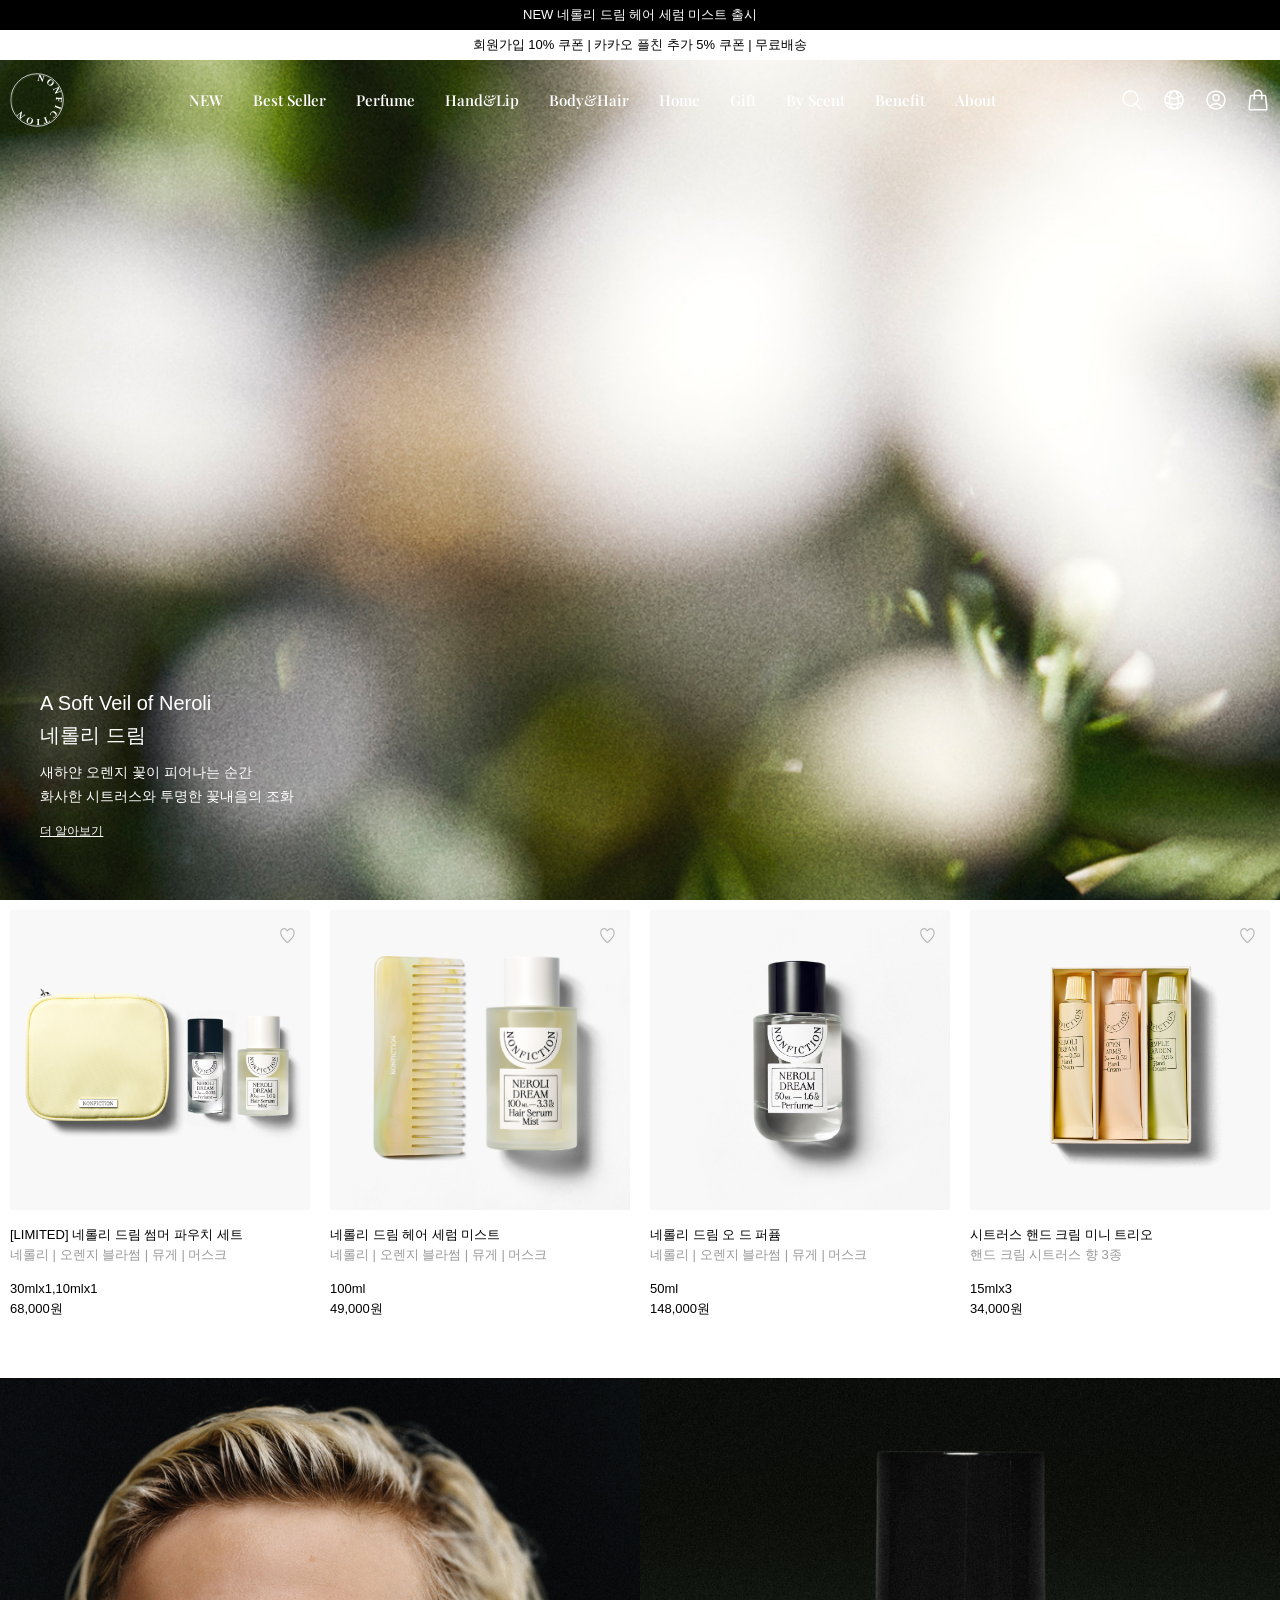
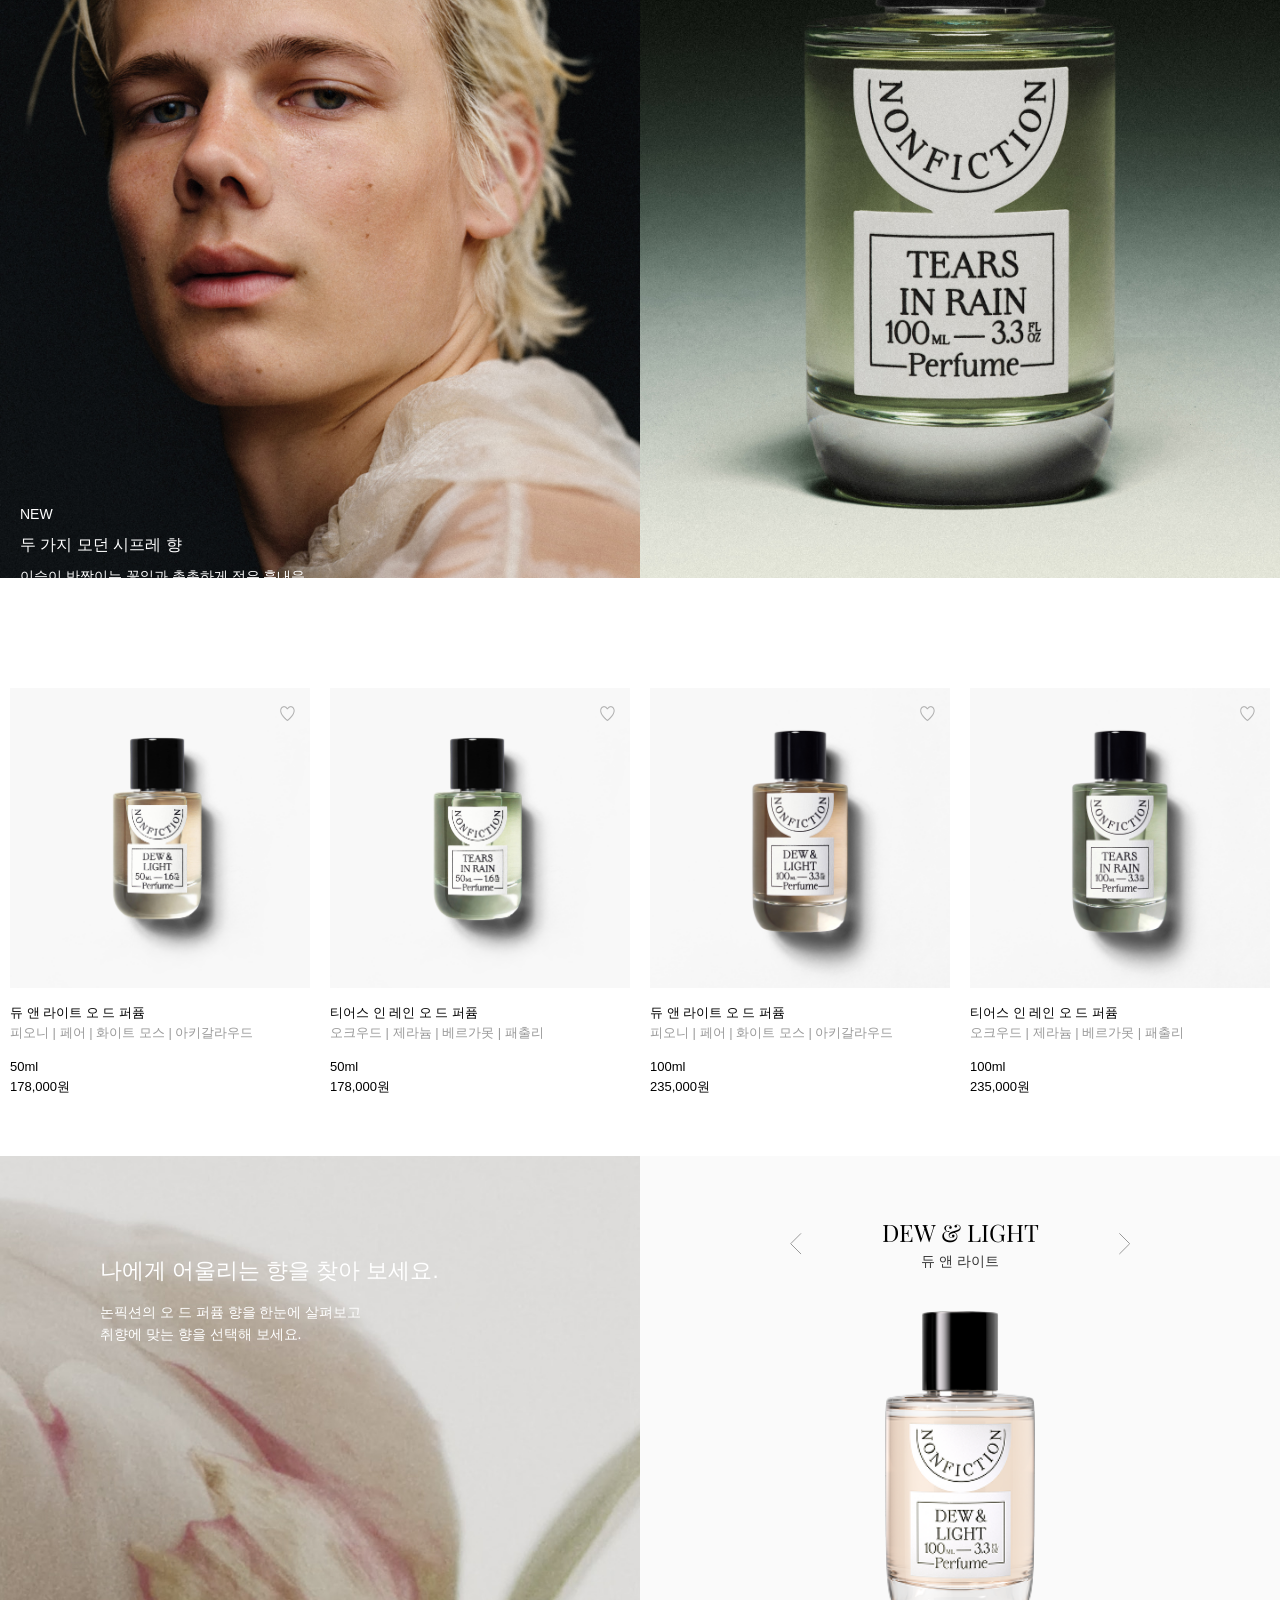
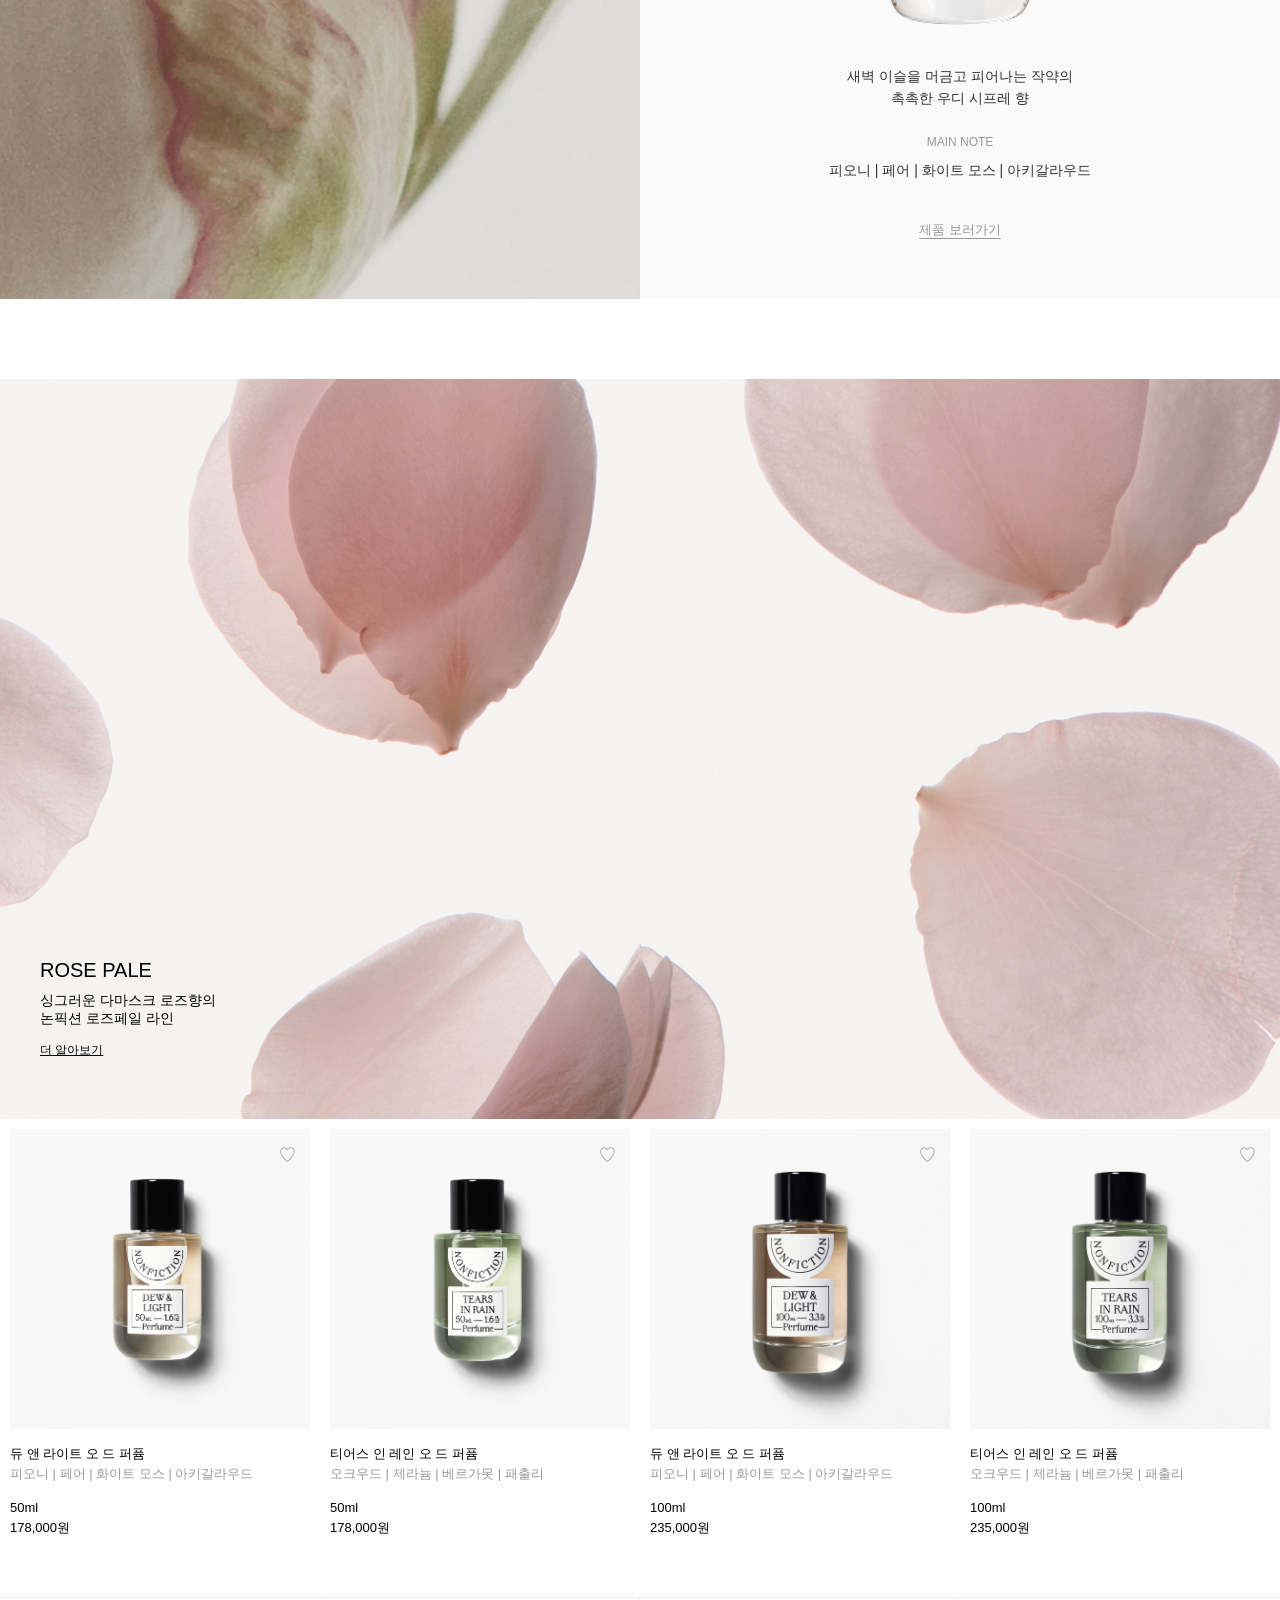
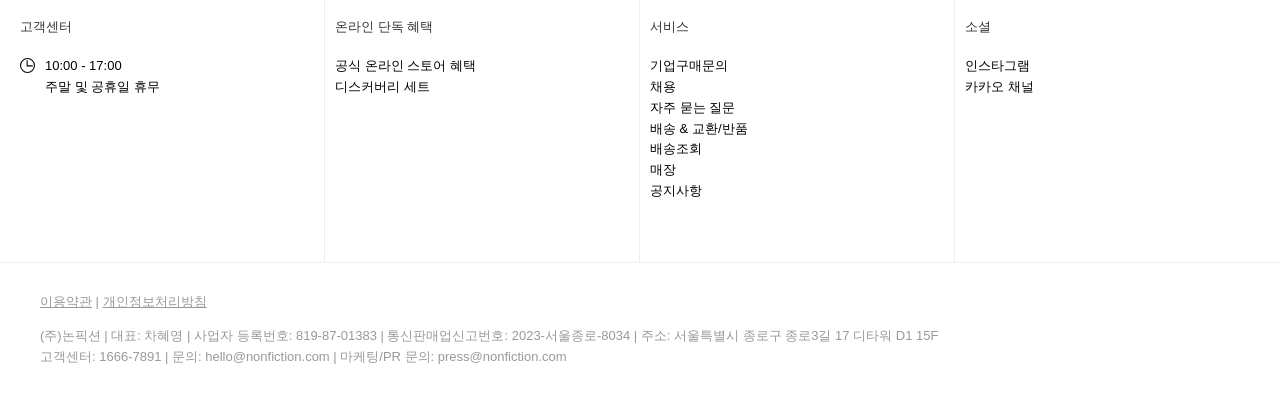
==== index.html @ 6e9a0911 "refactor: 포트폴리오 코드 구조 정리" ====
<!doctype html>
<html lang="ko">
  <head>
    <meta charset="UTF-8" />
    <meta name="viewport" content="width=device-width, initial-scale=1.0" />
    <title>NONFICTION Portfolio</title>
    <link
      rel="stylesheet"
      href="https://cdn.jsdelivr.net/npm/swiper@11/swiper-bundle.min.css"
    />
    <link
      href="https://fonts.googleapis.com/css2?family=Playfair+Display:wght@400;500&display=swap"
      rel="stylesheet"
    />

    <link rel="stylesheet" href="css/common.css" />
    <link rel="stylesheet" href="css/main.css" />
  </head>
  <body>
    <div class="header-wrapper">
      <div class="top-banner">
        <div class="banner-black">NEW 네롤리 드림 헤어 세럼 미스트 출시</div>
        <div class="banner-white">
          회원가입 10% 쿠폰 | 카카오 플친 추가 5% 쿠폰 | 무료배송
        </div>
      </div>

      <header class="header">
        <h1 class="logo">
          <span>
            <a href="#">
              <svg
                id="custom_logo"
                xmlns="http://www.w3.org/2000/svg"
                viewBox="0 0 1080 1080"
                width="100%"
              >
                <style>
                  .circle-text {
                    font-family: "Times New Roman", Times, serif;
                    font-size: 185px;
                    font-weight: bold;
                    letter-spacing: 40px;
                  }
                </style>
                <circle
                  cx="540"
                  cy="540"
                  r="525"
                  fill="none"
                  stroke="#ffffff"
                  stroke-width="15"
                />
                <circle
                  cx="540"
                  cy="540"
                  r="500"
                  fill="none"
                  stroke="#ffffff"
                  stroke-width="2"
                />
                <path
                  id="textCirclePath"
                  d="M 540, 160 A 380, 380 0 1, 1 539.9, 160"
                  fill="none"
                />
                <text class="circle-text">
                  <textPath href="#textCirclePath" startOffset="0%">
                    NONFICTION
                  </textPath>
                </text>
              </svg>
            </a>
          </span>
        </h1>

        <nav class="main-menu">
          <ul>
            <li><a href="#">NEW</a></li>
            <li><a href="#">Best Seller</a></li>

            <li class="has-dropdown">
              <a href="#">Perfume</a>
              <div class="sub-menu">
                <div class="dropdown-links">
                  <a href="#">오 드 퍼퓸</a>
                  <a href="#">센티드 캔들</a>
                  <a href="#">룸 스프레이</a>
                  <a href="#">디스커버리 세트</a>
                </div>
                <div class="empty-column"></div>

                <div class="img-column">
                  <img src="images/menu/Perfume_1.jpg" alt="오드 퍼퓸 이미지" />
                  <span>오 드 퍼퓸</span>
                </div>

                <div class="img-column">
                  <img
                    src="images/menu/Perfume_2.jpg"
                    alt="오드 퍼퓸 미니 트리오 세트"
                  />
                  <span>오드 퍼퓸 미니 트리오</span>
                </div>
              </div>
            </li>

            <li class="has-dropdown">
              <a href="#">Hand&Lip</a>
              <div class="sub-menu">
                <div class="dropdown-links">
                  <a href="#">핸드 워시</a>
                  <a href="#">핸드 크림</a>
                  <a href="#">핸드 로션</a>
                  <a href="#">립밤</a>
                  <a href="#">기프트 세트</a>
                </div>
                <div class="img-column">
                  <img
                    src="images/menu/Veganlipbalm_1.jpg"
                    alt="너리싱 비건 이미지"
                  />
                  <span class="black-text">너리싱 비건 립밤</span>
                </div>

                <div class="img-column">
                  <img
                    src="images/menu/Handcream_1.jpg"
                    alt="핸드 크림 이미지"
                  />
                  <span>핸드 크림</span>
                </div>

                <div class="img-column">
                  <img
                    src="images/menu/Handwash_2.jpg"
                    alt="핸드 워시 이미지"
                  />
                  <span>핸드 워시</span>
                </div>
              </div>
            </li>
            <li class="has-dropdown">
              <a href="#">Body&Hair</a>
              <div class="sub-menu">
                <div class="dropdown-links">
                  <a href="#">바디 로션</a>
                  <a href="#">바디 워시</a>
                  <a href="#">샴푸</a>
                  <a href="#">컨디셔너</a>
                  <a href="#">헤어 미스트</a>
                  <a href="#">기프트 세트</a>
                </div>
                <div class="img-column">
                  <img src="images/menu/Bodywash.jpg" alt="바디 워시 이미지" />
                  <span>바디 워시</span>
                </div>

                <div class="img-column">
                  <img
                    src="images/menu/BodyLotion.jpg"
                    alt="바디 로션 이미지"
                  />
                  <span>바디 로션</span>
                </div>

                <div class="img-column">
                  <img
                    src="images/menu/HairMist100mL.jpg"
                    alt="헤어 미스트 이미지"
                  />
                  <span>헤어 미스트</span>
                </div>
              </div>
            </li>
            <li class="has-dropdown">
              <a href="#">Home</a>
              <div class="sub-menu">
                <div class="dropdown-links">
                  <a href="#">센티드 캔들</a>
                  <a href="#">룸 스프레이</a>
                  <a href="#">프래그런스</a>
                  <a href="#">기프트 세트</a>
                </div>
                <div class="empty-column"></div>

                <div class="img-column">
                  <img src="images/menu/Home_1.jpg" alt="센티드 캔들 이미지" />
                  <span>센티드 캔들</span>
                </div>

                <div class="img-column">
                  <img src="images/menu/Home_2.jpg" alt="룸 스프레이 이미지" />
                  <span>룸 스프레이</span>
                </div>
              </div>
            </li>
            <li class="has-dropdown">
              <a href="#">Gift</a>
              <div class="sub-menu">
                <div class="dropdown-links">
                  <a href="#">기프트 세트</a>
                  <a href="#">쇼핑백</a>
                </div>
                <div class="empty-column"></div>

                <div class="img-column">
                  <img
                    src="images/menu/GiftIdea_1.jpg"
                    alt="기프트 세트 이미지"
                  />
                  <span>기프트 세트</span>
                </div>

                <div class="img-column">
                  <img src="images/menu/GiftIdea_2.jpg" alt="쇼핑백 이미지" />
                  <span>쇼핑백</span>
                </div>
              </div>
            </li>
            <li class="has-dropdown by-scent-menu">
              <a href="#">By Scent</a>
              <div class="sub-menu">
                <div class="dropdown-links">
                  <a href="#">시트러스</a>
                  <a href="#">플로럴</a>
                  <a href="#">우디</a>
                  <a href="#">그린</a>
                  <a href="#">머스크</a>
                </div>

                <div class="img-column">
                  <img src="images/menu/Citrus_1.jpg" alt="시트러스" />
                  <span>CITRUS</span>
                </div>
                <div class="img-column">
                  <img src="images/menu/Floral_1.jpg" alt="플로럴" />
                  <span>FLORAL</span>
                </div>
                <div class="img-column">
                  <img src="images/menu/Woody_1.jpg" alt="우디" />
                  <span>WOODY</span>
                </div>
                <div class="img-column">
                  <img src="images/menu/Green_1.jpg" alt="그린" />
                  <span>GREEN</span>
                </div>
                <div class="img-column">
                  <img src="images/menu/Musk_1.jpg" alt="머스크" />
                  <span>MUSK</span>
                </div>
              </div>
            </li>
            <li class="has-dropdown">
              <a href="#">Benefit</a>
              <div class="sub-menu">
                <div class="dropdown-links">
                  <a href="#">이달의 혜택</a>
                  <a href="#">공식몰 혜택</a>
                </div>
                <div class="empty-column"></div>

                <div class="img-column">
                  <img
                    src="images/menu/benefit_1.jpg"
                    alt="이달의 혜택 이미지"
                  />
                  <span>이달의 혜택</span>
                </div>

                <div class="img-column">
                  <img
                    src="images/menu/Benefit_2.png"
                    alt="공식몰 혜택 이미지"
                  />
                  <span>공식몰 혜택</span>
                </div>
              </div>
            </li>
            <li class="has-dropdown">
              <a href="#">About</a>
              <div class="sub-menu">
                <div class="dropdown-links">
                  <a href="#">브랜드 스토리</a>
                  <a href="#">프로젝트</a>
                  <a href="#">스토어</a>
                </div>
                <div class="img-column">
                  <img
                    src="images/menu/About_1.jpg"
                    alt="브랜드 스토리이미지"
                  />
                  <span>브랜드 스토리</span>
                </div>

                <div class="img-column">
                  <img src="images/menu/About_2.jpg" alt="프로젝트 이미지" />
                  <span>프로젝트</span>
                </div>

                <div class="img-column">
                  <img src="images/menu/About_3.jpg" alt="스토어 이미지" />
                  <span>스토어</span>
                </div>
              </div>
            </li>
          </ul>
        </nav>
        <div class="user-icons">
          <a href="#">
            <svg
              xmlns="http://www.w3.org/2000/svg"
              fill="none"
              viewBox="0 0 24 24"
              stroke-width="1.5"
              stroke="currentColor"
            >
              <path
                stroke-linecap="round"
                stroke-linejoin="round"
                d="m21 21-5.197-5.197m0 0A7.5 7.5 0 1 0 5.196 5.196a7.5 7.5 0 0 0 10.607 10.607Z"
              />
            </svg>
          </a>

          <a href="#">
            <svg
              xmlns="http://www.w3.org/2000/svg"
              fill="none"
              viewBox="0 0 24 24"
              stroke-width="1.5"
              stroke="currentColor"
            >
              <path
                stroke-linecap="round"
                stroke-linejoin="round"
                d="M12 21a9.004 9.004 0 0 0 8.716-6.747M12 21a9.004 9.004 0 0 1-8.716-6.747M12 21c2.485 0 4.5-4.03 4.5-9S14.485 3 12 3m0 18c-2.485 0-4.5-4.03-4.5-9S9.515 3 12 3m0 0a8.997 8.997 0 0 1 7.843 4.582M12 3a8.997 8.997 0 0 0-7.843 4.582m15.686 0A11.953 11.953 0 0 1 12 10.5c-2.998 0-5.74-1.1-7.843-2.918m15.686 0A8.959 8.959 0 0 1 21 12c0 .778-.099 1.533-.284 2.253m0 0A17.919 17.919 0 0 1 12 16.5c-3.162 0-6.133-.815-8.716-2.247m0 0A9.015 9.015 0 0 1 3 12c0-1.605.42-3.113 1.157-4.418"
              />
            </svg>
          </a>

          <a href="#">
            <svg
              xmlns="http://www.w3.org/2000/svg"
              fill="none"
              viewBox="0 0 24 24"
              stroke-width="1.5"
              stroke="currentColor"
            >
              <path
                stroke-linecap="round"
                stroke-linejoin="round"
                d="M17.982 18.725A7.488 7.488 0 0 0 12 15.75a7.488 7.488 0 0 0-5.982 2.975m11.963 0a9 9 0 1 0-11.963 0m11.963 0A8.966 8.966 0 0 1 12 21a8.966 8.966 0 0 1-5.982-2.275M15 9.75a3 3 0 1 1-6 0 3 3 0 0 1 6 0Z"
              />
            </svg>
          </a>

          <a href="#">
            <svg
              xmlns="http://www.w3.org/2000/svg"
              fill="none"
              viewBox="0 0 24 24"
              stroke-width="1.5"
              stroke="currentColor"
            >
              <path
                stroke-linecap="round"
                stroke-linejoin="round"
                d="M15.75 10.5V6a3.75 3.75 0 1 0-7.5 0v4.5m11.356-1.993 1.263 12c.07.665-.45 1.243-1.119 1.243H4.25a1.125 1.125 0 0 1-1.12-1.243l1.264-12A1.125 1.125 0 0 1 5.513 7.5h12.974c.576 0 1.059.435 1.119 1.007ZM8.625 10.5a.375.375 0 1 1-.75 0 .375.375 0 0 1 .75 0Zm7.5 0a.375.375 0 1 1-.75 0 .375.375 0 0 1 .75 0Z"
              />
            </svg>
          </a>
        </div>
      </header>
    </div>

    <main>
      <section class="hero-banner swiper mySwiper">
        <div class="swiper-wrapper">
          <div class="swiper-slide">
            <img src="images/banners/banner1.jpg" alt="네롤리 드림 배너" />
            <div class="text-box">
              <h2>
                A Soft Veil of Neroli
                <br />
                네롤리 드림
              </h2>
              <h3>
                새하얀 오렌지 꽃이 피어나는 순간
                <br />
                화사한 시트러스와 투명한 꽃내음의 조화
              </h3>
              <a href="#">더 알아보기</a>
            </div>
          </div>
          <div class="swiper-slide">
            <img src="images/banners/banner2.jpg" alt="젠틀 나이트 배너" />
            <div class="text-box">
              <h2>
                A Soft Veil of Neroli
                <br />
                네롤리 드림
              </h2>
              <h3>
                새하얀 오렌지 꽃이 피어나는 순간
                <br />
                화사한 시트러스와 투명한 꽃내음의 조화
              </h3>
              <a href="#">더 알아보기</a>
            </div>
          </div>
          <div class="swiper-slide">
            <img src="images/banners/banner3.jpg" alt="젠틀 나이트 배너" />
            <div class="text-box">
              <h2>
                A Soft Veil of Neroli
                <br />
                네롤리 드림
              </h2>
              <h3>
                새하얀 오렌지 꽃이 피어나는 순간
                <br />
                화사한 시트러스와 투명한 꽃내음의 조화
              </h3>
              <a href="#">더 알아보기</a>
            </div>
          </div>
        </div>
      </section>

      <section class="product-section">
        <div class="product-content-wrapper">
          <div class="product-grid">
            <div class="product-item">
              <div class="img-box">
                <img
                  src="images/products/product_default_1.jpg"
                  class="default-img"
                  alt="기본 상품"
                />
                <img
                  src="images/products/product_hover_1.jpg"
                  class="hover-img"
                  alt="호버 상품"
                />
                <button class="btn-like">
                  <img
                    src="images/icons/icon_heart.png"
                    alt="좋아요 아이콘"
                    width="15"
                    height="15"
                  />
                </button>
                <button class="btn-cart">장바구니 담기</button>
              </div>
              <div class="info-box">
                <div class="name">[LIMITED] 네롤리 드림 썸머 파우치 세트</div>
                <div class="desc">네롤리 | 오렌지 블라썸 | 뮤게 | 머스크</div>
                <div class="capacity">30mlx1,10mlx1</div>
                <div class="price">68,000원</div>
              </div>
            </div>

            <div class="product-item">
              <div class="img-box">
                <img
                  src="images/products/product_default_2.jpg"
                  class="default-img"
                  alt="기본 상품"
                />
                <img
                  src="images/products/product_hover_2.jpg"
                  class="hover-img"
                  alt="호버 상품"
                />
                <button class="btn-like">
                  <img
                    src="images/icons/icon_heart.png"
                    alt="좋아요 아이콘"
                    width="15"
                    height="15"
                  />
                </button>
                <button class="btn-cart">장바구니 담기</button>
              </div>
              <div class="info-box">
                <div class="name">네롤리 드림 헤어 세럼 미스트</div>
                <div class="desc">네롤리 | 오렌지 블라썸 | 뮤게 | 머스크</div>
                <div class="capacity">100ml</div>
                <div class="price">49,000원</div>
              </div>
            </div>

            <div class="product-item">
              <div class="img-box">
                <img
                  src="images/products/product_default_3.jpg"
                  class="default-img"
                  alt="기본 상품"
                />
                <img
                  src="images/products/product_hover_3.jpg"
                  class="hover-img"
                  alt="호버 상품"
                />
                <button class="btn-like">
                  <img
                    src="images/icons/icon_heart.png"
                    alt="좋아요 아이콘"
                    width="15"
                    height="15"
                  />
                </button>
                <button class="btn-cart">장바구니 담기</button>
              </div>
              <div class="info-box">
                <div class="name">네롤리 드림 오 드 퍼퓸</div>
                <div class="desc">네롤리 | 오렌지 블라썸 | 뮤게 | 머스크</div>
                <div class="capacity">50ml</div>
                <div class="price">148,000원</div>
              </div>
            </div>

            <div class="product-item">
              <div class="img-box">
                <img
                  src="images/products/product_default_4.jpg"
                  class="default-img"
                  alt="기본 상품"
                />
                <img
                  src="images/products/product_hover_4.jpg"
                  class="hover-img"
                  alt="호버 상품"
                />
                <button class="btn-like">
                  <img
                    src="images/icons/icon_heart.png"
                    alt="좋아요 아이콘"
                    width="15"
                    height="15"
                  />
                </button>
                <button class="btn-cart">장바구니 담기</button>
              </div>
              <div class="info-box">
                <div class="name">시트러스 핸드 크림 미니 트리오</div>
                <div class="desc">핸드 크림 시트러스 향 3종</div>
                <div class="capacity">15mlx3</div>
                <div class="price">34,000원</div>
              </div>
            </div>
          </div>
        </div>
      </section>

      <section class="hero-banner swiper mySwiper pc-only">
        <div class="swiper-wrapper middle-banner">
          <div class="swiper-slide">
            <img
              src="images/banners/middle_banner_1.jpg"
              alt="네롤리 드림 배너 PC"
            />
            <div class="ban-box">
              <h3 class="new-label">NEW</h3>
              <h2>두 가지 모던 시프레 향</h2>
              <h3>
                이슬이 반짝이는 꽃잎과 촉촉하게 젖은 흙내음.
                <br />
                봄의 시작을 깨우는 논픽션의 두 가지 시프레 오 드 퍼퓸.
              </h3>
              <a href="#">더 알아보기</a>
            </div>
          </div>
          <div class="swiper-slide">
            <img
              src="images/banners/middle_banner_2.jpg"
              alt="젠틀 나이트 배너"
            />
            <div class="ban-box">
              <h3 class="new-label">NEW</h3>
              <h2>두 가지 모던 시프레 향</h2>
              <h3>
                이슬이 반짝이는 꽃잎과 촉촉하게 젖은 흙내음.
                <br />
                봄의 시작을 깨우는 논픽션의 두 가지 시프레 오 드 퍼퓸.
              </h3>
              <a href="#">더 알아보기</a>
            </div>
          </div>
          <div class="swiper-slide">
            <img
              src="images/banners/middle_banner_3.jpg"
              alt="젠틀 나이트 배너"
            />
            <div class="ban-box">
              <h3 class="new-label">NEW</h3>
              <h2>두 가지 모던 시프레 향</h2>
              <h3>
                이슬이 반짝이는 꽃잎과 촉촉하게 젖은 흙내음.
                <br />
                봄의 시작을 깨우는 논픽션의 두 가지 시프레 오 드 퍼퓸.
              </h3>
              <a href="#">더 알아보기</a>
            </div>
          </div>
        </div>
      </section>

      <section class="hero-banner swiper mySwiper mobile-only">
        <div class="swiper-wrapper middle-banner">
          <div class="swiper-slide">
            <img
              src="images/banners/middle_banner_2_mobile_1.jpg"
              alt="모델 이미지"
            />
            <div class="ban-box">
              <h3 class="new-label">NEW</h3>
              <h2>두 가지 모던 시프레 향</h2>
              <h3>
                이슬이 반짝이는 꽃잎과 촉촉하게 젖은 흙내음.
                <br />
                봄의 시작을 깨우는 논픽션의 두 가지 시프레 오 드 퍼퓸.
              </h3>
              <a href="#">더 알아보기</a>
            </div>
          </div>

          <div class="swiper-slide">
            <img
              src="images/banners/middle_banner_2_mobile_2.jpg"
              alt="향수 이미지"
            />
            <div class="ban-box">
              <h3 class="new-label">NEW</h3>
              <h2>두 가지 모던 시프레 향</h2>
              <h3>
                이슬이 반짝이는 꽃잎과 촉촉하게 젖은 흙내음.
                <br />
                봄의 시작을 깨우는 논픽션의 두 가지 시프레 오 드 퍼퓸.
              </h3>
              <a href="#">더 알아보기</a>
            </div>
          </div>

          <div class="swiper-slide">
            <img
              src="images/banners/middle_banner_3_mobile_1.jpg"
              alt="모델 이미지"
            />
            <div class="ban-box">
              <h3 class="new-label">NEW</h3>
              <h2>두 가지 모던 시프레 향</h2>
              <h3>
                이슬이 반짝이는 꽃잎과 촉촉하게 젖은 흙내음.
                <br />
                봄의 시작을 깨우는 논픽션의 두 가지 시프레 오 드 퍼퓸.
              </h3>
              <a href="#">더 알아보기</a>
            </div>
          </div>

          <div class="swiper-slide">
            <img
              src="images/banners/middle_banner_3_mobile_2.jpg"
              alt="향수 이미지"
            />
            <div class="ban-box">
              <h3 class="new-label">NEW</h3>
              <h2>두 가지 모던 시프레 향</h2>
              <h3>
                이슬이 반짝이는 꽃잎과 촉촉하게 젖은 흙내음.
                <br />
                봄의 시작을 깨우는 논픽션의 두 가지 시프레 오 드 퍼퓸.
              </h3>
              <a href="#">더 알아보기</a>
            </div>
          </div>
        </div>
      </section>
      <section class="product-section">
        <div class="product-content-wrapper">
          <div class="product-grid">
            <div class="product-item">
              <div class="img-box">
                <img
                  src="images/products/product_default_5.jpg"
                  class="default-img"
                  alt="듀 앤 라이트 오 드 퍼퓸 상품"
                />
                <img
                  src="images/products/product_hover_3.jpg"
                  class="hover-img"
                  alt="호버 상품"
                />
                <button class="btn-like">
                  <img
                    src="images/icons/icon_heart.png"
                    alt="좋아요 아이콘"
                    width="15"
                    height="15"
                  />
                </button>
                <button class="btn-cart">장바구니 담기</button>
              </div>
              <div class="info-box">
                <div class="name">듀 앤 라이트 오 드 퍼퓸</div>
                <div class="desc">
                  피오니 | 페어 | 화이트 모스 | 아키갈라우드
                </div>
                <div class="capacity">50ml</div>
                <div class="price">178,000원</div>
              </div>
            </div>

            <div class="product-item">
              <div class="img-box">
                <img
                  src="images/products/product_default_6.jpg"
                  class="default-img"
                  alt="티어스 인 레인 오 드 퍼퓸 상품"
                />
                <img
                  src="images/products/product_hover_3.jpg"
                  class="hover-img"
                  alt="호버 상품"
                />
                <button class="btn-like">
                  <img
                    src="images/icons/icon_heart.png"
                    alt="좋아요 아이콘"
                    width="15"
                    height="15"
                  />
                </button>
                <button class="btn-cart">장바구니 담기</button>
              </div>
              <div class="info-box">
                <div class="name">티어스 인 레인 오 드 퍼퓸</div>
                <div class="desc">오크우드 | 제라늄 | 베르가못 | 패출리</div>
                <div class="capacity">50ml</div>
                <div class="price">178,000원</div>
              </div>
            </div>

            <div class="product-item">
              <div class="img-box">
                <img
                  src="images/products/product_default_7.jpg"
                  class="default-img"
                  alt="기본 상품"
                />
                <img
                  src="images/products/product_hover_3.jpg"
                  class="hover-img"
                  alt="호버 상품"
                />
                <button class="btn-like">
                  <img
                    src="images/icons/icon_heart.png"
                    alt="좋아요 아이콘"
                    width="15"
                    height="15"
                  />
                </button>
                <button class="btn-cart">장바구니 담기</button>
              </div>
              <div class="info-box">
                <div class="name">듀 앤 라이트 오 드 퍼퓸</div>
                <div class="desc">
                  피오니 | 페어 | 화이트 모스 | 아키갈라우드
                </div>
                <div class="capacity">100ml</div>
                <div class="price">235,000원</div>
              </div>
            </div>

            <div class="product-item">
              <div class="img-box">
                <img
                  src="images/products/product_default_8.jpg"
                  class="default-img"
                  alt="기본 상품"
                />
                <img
                  src="images/products/product_hover_3.jpg"
                  class="hover-img"
                  alt="호버 상품"
                />
                <button class="btn-like">
                  <img
                    src="images/icons/icon_heart.png"
                    alt="좋아요 아이콘"
                    width="15"
                    height="15"
                  />
                </button>
                <button class="btn-cart">장바구니 담기</button>
              </div>
              <div class="info-box">
                <div class="name">티어스 인 레인 오 드 퍼퓸</div>
                <div class="desc">오크우드 | 제라늄 | 베르가못 | 패출리</div>
                <div class="capacity">100ml</div>
                <div class="price">235,000원</div>
              </div>
            </div>
          </div>
        </div>
      </section>
      <section class="scent-slider-section">
        <div class="swiper scentSwiper">
          <div class="swiper-wrapper"></div>
        </div>
      </section>

      <section class="lineup-banner">
        <div class="lineup-wrapper">
          <img src="images/banners/lineup-banner.jpg" alt="라인업 로즈 배너" />
          <div class="ban-box">
            <h2>ROSE PALE</h2>
            <h3>
              싱그러운 다마스크 로즈향의
              <br />
              논픽션 로즈페일 라인
            </h3>
            <a href="#">더 알아보기</a>
          </div>
        </div>
      </section>

      <section class="product-section">
        <div class="product-content-wrapper">
          <div class="product-grid">
            <div class="product-item">
              <div class="img-box">
                <img
                  src="images/products/product_default_5.jpg"
                  class="default-img"
                  alt="듀 앤 라이트 오 드 퍼퓸 상품"
                />
                <img
                  src="images/products/product_hover_3.jpg"
                  class="hover-img"
                  alt="호버 상품"
                />
                <button class="btn-like">
                  <img
                    src="images/icons/icon_heart.png"
                    alt="좋아요 아이콘"
                    width="15"
                    height="15"
                  />
                </button>
                <button class="btn-cart">장바구니 담기</button>
              </div>
              <div class="info-box">
                <div class="name">듀 앤 라이트 오 드 퍼퓸</div>
                <div class="desc">
                  피오니 | 페어 | 화이트 모스 | 아키갈라우드
                </div>
                <div class="capacity">50ml</div>
                <div class="price">178,000원</div>
              </div>
            </div>

            <div class="product-item">
              <div class="img-box">
                <img
                  src="images/products/product_default_6.jpg"
                  class="default-img"
                  alt="티어스 인 레인 오 드 퍼퓸 상품"
                />
                <img
                  src="images/products/product_hover_3.jpg"
                  class="hover-img"
                  alt="호버 상품"
                />
                <button class="btn-like">
                  <img
                    src="images/icons/icon_heart.png"
                    alt="좋아요 아이콘"
                    width="15"
                    height="15"
                  />
                </button>
                <button class="btn-cart">장바구니 담기</button>
              </div>
              <div class="info-box">
                <div class="name">티어스 인 레인 오 드 퍼퓸</div>
                <div class="desc">오크우드 | 제라늄 | 베르가못 | 패출리</div>
                <div class="capacity">50ml</div>
                <div class="price">178,000원</div>
              </div>
            </div>

            <div class="product-item">
              <div class="img-box">
                <img
                  src="images/products/product_default_7.jpg"
                  class="default-img"
                  alt="기본 상품"
                />
                <img
                  src="images/products/product_hover_3.jpg"
                  class="hover-img"
                  alt="호버 상품"
                />
                <button class="btn-like">
                  <img
                    src="images/icons/icon_heart.png"
                    alt="좋아요 아이콘"
                    width="15"
                    height="15"
                  />
                </button>
                <button class="btn-cart">장바구니 담기</button>
              </div>
              <div class="info-box">
                <div class="name">듀 앤 라이트 오 드 퍼퓸</div>
                <div class="desc">
                  피오니 | 페어 | 화이트 모스 | 아키갈라우드
                </div>
                <div class="capacity">100ml</div>
                <div class="price">235,000원</div>
              </div>
            </div>

            <div class="product-item">
              <div class="img-box">
                <img
                  src="images/products/product_default_8.jpg"
                  class="default-img"
                  alt="기본 상품"
                />
                <img
                  src="images/products/product_hover_3.jpg"
                  class="hover-img"
                  alt="호버 상품"
                />
                <button class="btn-like">
                  <img
                    src="images/icons/icon_heart.png"
                    alt="좋아요 아이콘"
                    width="15"
                    height="15"
                  />
                </button>
                <button class="btn-cart">장바구니 담기</button>
              </div>
              <div class="info-box">
                <div class="name">티어스 인 레인 오 드 퍼퓸</div>
                <div class="desc">오크우드 | 제라늄 | 베르가못 | 패출리</div>
                <div class="capacity">100ml</div>
                <div class="price">235,000원</div>
              </div>
            </div>
          </div>
        </div>
      </section>
    </main>

    <footer class="footer">
      <div class="footer-top">
        <div class="footer-grid">
          <div class="footer-col">
            <h4>고객센터</h4>
            <p>
              <img src="images/icons/icon_clock.svg" alt="시계 아이콘" /> 10:00
              - 17:00<br />
              주말 및 공휴일 휴무
            </p>
          </div>

          <div class="footer-col">
            <h4>온라인 단독 혜택</h4>
            <ul>
              <li><a href="#">공식 온라인 스토어 혜택</a></li>
              <li><a href="#">디스커버리 세트</a></li>
            </ul>
          </div>

          <div class="footer-col">
            <h4>서비스</h4>
            <ul>
              <li><a href="#">기업구매문의</a></li>
              <li><a href="#">채용</a></li>
              <li><a href="#">자주 묻는 질문</a></li>
              <li><a href="#">배송 & 교환/반품</a></li>
              <li><a href="#">배송조회</a></li>
              <li><a href="#">매장</a></li>
              <li><a href="#">공지사항</a></li>
            </ul>
          </div>

          <div class="footer-col">
            <h4>소셜</h4>
            <ul>
              <li><a href="#">인스타그램</a></li>
              <li><a href="#">카카오 채널</a></li>
            </ul>
          </div>
        </div>
      </div>

      <div class="footer-bottom">
        <div class="policy-links">
          <a href="#">이용약관</a> |
          <a href="#">개인정보처리방침</a>
        </div>
        <address class="company-info">
          (주)논픽션 | 대표: 차혜영 | 사업자 등록번호: 819-87-01383 |
          통신판매업신고번호: 2023-서울종로-8034 | 주소: 서울특별시 종로구
          종로3길 17 디타워 D1 15F<br />
          고객센터: 1666-7891 | 문의: hello@nonfiction.com | 마케팅/PR 문의:
          press@nonfiction.com
        </address>
      </div>
    </footer>

    <script src="https://cdn.jsdelivr.net/npm/swiper@11/swiper-bundle.min.js"></script>
    <script>
      new Swiper(".mySwiper", {
        rewind: true,
        autoplay: {
          delay: 3000,
          disableOnInteraction: false,
        },
        effect: "fade",
        fadeEffect: {
          crossFade: true,
        },
      });

      const headerWrapper = document.querySelector(".header-wrapper");

      window.addEventListener("scroll", () => {
        if (window.scrollY > 50) {
          headerWrapper.classList.add("scrolled");
        } else {
          headerWrapper.classList.remove("scrolled");
        }
      });

      const perfumeData = [
        {
          enName: "DEW & LIGHT",
          koName: "듀 앤 라이트",
          desc: "새벽 이슬을 머금고 피어나는 작약의<br>촉촉한 우디 시프레 향",
          note: "피오니 | 페어 | 화이트 모스 | 아키갈라우드",
          bgImg: "slide_banner_1.jpg",
          productImg: "slide_prduct_1.jpg",
        },
        {
          enName: "TEARS IN RAIN",
          koName: "티어스 인 레인",
          desc: "비 내린 숲을 지나온 바람이 전하는<br>촉촉한 우디 시프레 향",
          note: "오크우드 | 제라늄 | 베르가못 | 패출리",
          bgImg: "slide_banner_2.jpg",
          productImg: "slide_prduct_2.jpg",
        },
        {
          enName: "SANTAL CREAM",
          koName: "상탈 크림",
          desc: "나른한 오후같은 고요한 우디 향",
          note: "샌달우드 | 베티버 | 무화과 | 카다멈",
          bgImg: "slide_banner_3.jpg",
          productImg: "slide_prduct_3.jpg",
        },
        {
          enName: "YOUNG MEMORIES",
          koName: "영 메모리즈",
          desc: "어린 시절 뒷동산 같은 자연의 풀 향",
          note: "바질 | 민트 | 시더우드 | 베티버",
          bgImg: "slide_banner_4.jpg",
          productImg: "slide_prduct_4.jpg",
        },
        {
          enName: "NEROLI DREAM",
          koName: "네롤리 드림",
          desc: "깨끗하고 투명한 시트러스 향",
          note: "네롤리 | 오렌지 블러썸 | 뮤게 | 머스크",
          bgImg: "slide_banner_5.jpg",
          productImg: "slide_prduct_5.jpg",
        },
        {
          enName: "THE BEIGE",
          koName: "더 베이지",
          desc: "포근하고 부드러운 살결의 머스크 향",
          note: "머스크 | 오리스 콘크리트 | 제라늄 | 통카빈",
          bgImg: "slide_banner_6.jpg",
          productImg: "slide_prduct_6.jpg",
        },
      ];
      const scentWrapper = document.querySelector(
        ".scentSwiper .swiper-wrapper",
      );

      perfumeData.forEach((item) => {
        const slideHTML = `
    <div class="swiper-slide split-slide">
      <div class="left-half">
        <img src="images/banners/${item.bgImg}" alt="배경 텍스처" />
        <div class="text-overlay">
          <h2>나에게 어울리는 향을 찾아 보세요.</h2>
          <p>논픽션의 오 드 퍼퓸 향을 한눈에 살펴보고<br>취향에 맞는 향을 선택해 보세요.</p>
        </div>
      </div>
      
      <div class="right-half">
        <div class="title-area">
          <div class="swiper-btn-prev">
            <svg width="12" height="22" viewBox="0 0 12 22" fill="none" xmlns="http://www.w3.org/2000/svg">
              <path d="M10.707 0.707031L0.707031 10.707L10.707 20.707" stroke="#999999" stroke-linecap="square"></path>
            </svg>
          </div>
          
          <div class="title-text">
            <h2>${item.enName}</h2>
            <h3>${item.koName}</h3>
          </div>

          <div class="swiper-btn-next">
            <svg width="12" height="22" viewBox="0 0 12 22" fill="none" xmlns="http://www.w3.org/2000/svg">
              <path d="M0.707153 20.707L10.7072 10.707L0.707154 0.707031" stroke="#999999" stroke-linecap="square"></path>
            </svg>
          </div>
        </div>

        <img src="images/banners/${item.productImg}" alt="${item.koName} 향수" class="perfume-img" />
        
        <div class="desc-area">
          <h4>${item.desc}</h4>
          <h5>MAIN NOTE</h5>
          <h4>${item.note}</h4>
        </div>
        
        <a href="#" class="btn-more">제품 보러가기</a>
      </div>
    </div>
  `;

        scentWrapper.innerHTML += slideHTML;
      });

      new Swiper(".scentSwiper", {
        rewind: true,
        speed: 0,
        effect: "fade",
        fadeEffect: {
          crossFade: true,
        },
        navigation: {
          nextEl: ".swiper-btn-next",
          prevEl: ".swiper-btn-prev",
        },
      });
    </script>
  </body>
</html>
---- css/common.css ----
* {
  margin: 0;
  padding: 0;
  box-sizing: border-box;
}

body {
  font-family: "Pretendard", sans-serif;
}

.header-wrapper {
  position: fixed;
  top: 0;
  width: 100%;
  z-index: 2000;
}
.header-wrapper::after {
  content: "";
  position: absolute;
  top: 100%;
  left: 0;
  width: 100%;
  height: 100vh;
  background-color: rgba(0, 0, 0, 0.4);
  opacity: 0;
  visibility: hidden;
  transition:
    opacity 0.3s ease,
    visibility 0.3s ease;
  z-index: -1;
  pointer-events: none;
}
.header-wrapper:hover::after {
  opacity: 1;
  visibility: visible;
}

.header-wrapper.scrolled,
.header-wrapper:hover {
  background-color: #ffffff;
  border-bottom: 1px solid #e5e5e5;
}

.top-banner {
  width: 100%;
  text-align: center;
  font-size: 13px;
}
.banner-black {
  background-color: #000000;
  color: #ffffff;
  height: 30px;
  line-height: 30px;
}
.banner-black:hover {
  text-decoration: underline;
  background-color: #000000;
}
.banner-white {
  background-color: #ffffff;
  color: #000000;
  height: 30px;
  line-height: 30px;
}
.banner-white:hover {
  text-decoration: underline;
  background-color: #ffffff;
}
.header {
  display: flex;
  justify-content: space-between;
  align-items: center;
  padding: 13px 10px;
}
.logo {
  width: 54px;
  height: 54px;
  flex-shrink: 0;
}
.header .logo svg .circle-text {
  fill: #ffffff;
  transition: 0.3s;
}
.header-wrapper.scrolled .logo svg .circle-text,
.header-wrapper:hover .logo svg .circle-text {
  fill: #000000;
}

.main-menu ul {
  display: flex;
  gap: 30px;
  list-style: none;
}
.main-menu a {
  font-family: "Playfair Display", serif;
  text-decoration: none;
  color: #ffffff;
  font-weight: 550;
  font-size: 15px;
  display: inline-block;
  padding-bottom: 35px;
  margin-bottom: -35px;
}

.header-wrapper.scrolled .main-menu a,
.header-wrapper:hover .main-menu a {
  color: #000000;
}
.header:hover {
  border-bottom: 1px solid #eee;
}

.has-dropdown {
  position: static;
}

.sub-menu {
  position: absolute;
  top: 100%;
  left: 0;
  width: 100%;
  background-color: #ffffff;
  padding: 0 10px;
  display: none;
  gap: 40px;
  border-bottom: 1px solid #e5e5e5;
}

.has-dropdown:hover .sub-menu {
  display: grid;
  grid-template-columns: 1fr repeat(3, 347px);
  gap: 10px;
  padding: 10px 10px;
}

.dropdown-links {
  display: flex;
  flex-direction: column;
  align-items: flex-start;
}
.dropdown-links a {
  color: #555555 !important;
  font-size: 13px;
  white-space: nowrap;
  font-family: "Pretendard", sans-serif;
}

.img-column {
  width: 347px;
  height: 347px;
  position: relative;
}
.img-column span.black-text {
  color: #000000;
}

.img-column span {
  position: absolute;
  font-size: 13px;
  left: 10px;
  bottom: 10px;
  color: #fff;
}
.img-column img {
  width: 100%;
  height: 100%;
  object-fit: cover;
}
.by-scent-menu:hover .sub-menu {
  grid-template-columns: 1fr repeat(5, 203px);
}

.by-scent-menu .img-column {
  width: 203px;
  height: 203px;
}

.user-icons {
  display: flex;
  align-items: center;
  gap: 18px;
  flex-shrink: 0;
}

.user-icons a {
  display: flex;
  align-items: center;
  color: #ffffff;
  transition: color 0.3s ease;
}

.user-icons svg {
  width: 24px;
  height: 24px;
}

.header-wrapper:hover .user-icons a,
.header-wrapper.scrolled .user-icons a {
  color: #000000;
}

@media (max-width: 767px) {
  .header {
    padding: 8px 10px;
  }

  .logo {
    width: 44px;
    height: 44px;
  }

  .main-menu {
    display: none;
  }

  .user-icons {
    margin-left: auto;
    gap: 12px;
  }

  .user-icons a:nth-child(2),
  .user-icons a:nth-child(3) {
    display: none;
  }
}
---- css/main.css ----
.hero-banner {
  width: 100%;
  height: 100vh;
}
.swiper-slide {
  position: relative;
  width: 100%;
  height: 100%;
}
.swiper-slide img {
  width: 100%;
  height: 100%;
  object-fit: cover;
}
.swiper-slide .text-box {
  position: absolute;
  bottom: 60px;
  left: 40px;
  text-align: left;
  color: #fff;
  z-index: 10;
}
.swiper-slide .text-box h2 {
  font-size: 20px;
  margin: 0 0 10px;
  font-weight: 400;
  line-height: 160%;
}
.swiper-slide .text-box h3 {
  font-size: 14px;
  line-height: 170%;
  margin: 0 0 12px;
  font-weight: 400;
}
.swiper-slide .text-box a {
  color: #ffffff;
  margin: 0;
  font-size: 12px;
  text-decoration: underline;
  line-height: 17px;
  font-weight: 400;
}

.product-content-wrapper {
  padding: 10px 10px;
  margin-bottom: 50px;
}

.product-grid {
  display: grid;
  grid-template-columns: repeat(4, 1fr);
  gap: 20px;
}

.mobile-only {
  display: none;
}

.middle-banner {
  width: 100%;
}
.middle-banner img {
  width: 100%;
  height: auto;
  object-fit: cover;
}

.product-item {
  width: 100%;
  max-width: 349px;
  display: flex;
  flex-direction: column;
  gap: 15px;
}

.product-item .img-box {
  position: relative;
  width: 100%;
  aspect-ratio: 1 / 1;
  overflow: hidden;
  cursor: pointer;
}

.product-item .img-box > img {
  width: 100%;
  height: 100%;
  object-fit: cover;
  position: absolute;
  top: 0;
  left: 0;
  transition: opacity 0.3s ease;
}

.product-item .img-box .hover-img {
  opacity: 0;
}
.product-item .img-box:hover .hover-img {
  opacity: 1;
}

.btn-like {
  position: absolute;
  top: 15px;
  right: 15px;
  background: none;
  border: none;
  font-size: 20px;
  color: #333;
  cursor: pointer;
  z-index: 10;
}

.btn-cart {
  position: absolute;
  bottom: 0;
  left: 0;
  width: 100%;
  padding: 15px 0;
  background-color: rgba(255, 255, 255, 0.9);
  border: 1px solid #ddd;
  color: #000;
  font-weight: bold;
  text-align: center;
  transform: translateY(100%);
  transition: transform 0.3s ease;
  cursor: pointer;
  z-index: 10;
}

.product-item .img-box:hover .btn-cart {
  transform: translateY(0);
}

.info-box {
  font-size: 13px;
  line-height: 1.5;
}

.info-box .desc {
  color: #999;
}
.info-box .capacity {
  margin-top: 15px;
}

.swiper-slide .ban-box {
  position: absolute;
  left: 20px;
  bottom: 35px;
  z-index: 9;
}
.swiper-slide .ban-box h3 {
  font-size: 14px;
  font-weight: 400;
  line-height: 170%;
  margin: 0 0 12px;
  color: #fff;
}
.swiper-slide .ban-box .new-label {
  margin-bottom: 5px;
}
.swiper-slide .ban-box h2 {
  font-size: 16px;
  font-weight: 400;
  line-height: 160%;
  margin: 0 0 8px;
  color: #fff;
}
.swiper-slide .ban-box a {
  color: #ffffff;
  margin: 0;
  font-size: 12px;
  text-decoration: underline;
  line-height: 16px;
  font-weight: 400;
}

.scent-slider-section {
  width: 100%;
  margin-bottom: 80px;
}

.scentSwiper {
  width: 100%;
}

.split-slide {
  display: flex;
  width: 100%;
  background-color: #fafafa;
}

.left-half {
  width: 50%;
  position: relative;
}
.left-half img {
  width: 100%;
  height: 100%;
  object-fit: cover;
  vertical-align: middle;
}
.left-half .text-overlay {
  position: absolute;
  top: 100px;
  left: 100px;
  color: #ffffff;
}
.left-half .text-overlay h2 {
  font-size: 22px;
  margin-bottom: 15px;
  font-weight: normal;
}
.left-half .text-overlay p {
  font-size: 14px;
  line-height: 1.6;
}

.right-half {
  width: 50%;
  display: flex;
  flex-direction: column;
  justify-content: center;
  align-items: center;
  text-align: center;
  padding: 60px 0;
}

.right-half .title-area {
  display: flex;
  align-items: center;
  justify-content: center;
  gap: 70px;
  margin-bottom: 40px;
}
.right-half .title-text h2 {
  font-family: "Playfair Display", serif;
  font-size: 24px;
  font-weight: normal;
  margin-bottom: 5px;
  color: #000;
}
.right-half .title-text h3 {
  font-size: 14px;
  color: #333;
  font-weight: normal;
}

.swiper-btn-prev,
.swiper-btn-next {
  cursor: pointer;
  display: flex;
  align-items: center;
  justify-content: center;
  padding: 10px;
}

.right-half .perfume-img {
  width: 150px;
  margin-bottom: 40px;
}

.right-half .desc-area {
  margin-bottom: 40px;
  color: #333;
}
.right-half .desc-area h4 {
  font-size: 14px;
  font-weight: normal;
  line-height: 1.6;
}
.right-half .desc-area h5 {
  font-size: 12px;
  color: #999;
  margin: 25px 0 10px;
  font-weight: normal;
}

.right-half .btn-more {
  font-size: 13px;
  color: #999;
  text-decoration: underline;
  text-underline-offset: 4px;
}

.lineup-wrapper {
  position: relative;
  width: 100%;
  height: 740px;
}
.lineup-wrapper > img {
  width: 100%;
  height: 100%;
  object-fit: cover;
}
.lineup-wrapper .ban-box {
  position: absolute;
  bottom: 60px;
  left: 40px;
  z-index: 20;
  color: #000;
  font-family: "Pretendard", sans-serif;
}
.lineup-wrapper .ban-box h2 {
  font-size: 20px;
  margin: 0 0 10px;
  font-weight: 400;
}

.lineup-wrapper .ban-box h3 {
  font-size: 14px;
  margin: 0 0 12px;
  font-weight: 400;
}

.lineup-wrapper .ban-box a {
  font-size: 12px;
  margin: 0 0 12px;
  text-decoration: underline;
  line-height: 17px;
  font-weight: 400;
  color: #000;
}
.footer {
  width: 100%;
  border-top: 1px solid #eee;
  font-size: 13px;
  color: #333;
}

.footer-top {
  padding: 0 10px 0;
}

.footer-grid {
  display: grid;
  grid-template-columns: repeat(4, 1fr);
}

.footer-col {
  border-right: 1px solid #eee;
  padding: 20px 10px;
  padding-bottom: 60px;
}

.footer-col:last-child {
  border-right: none;
}

.footer-col h4 {
  font-size: 13px;
  font-weight: 500;
  margin-bottom: 20px;
}
.footer-col p,
.footer-col ul li {
  color: #000;
  line-height: 1.6;
  list-style: none;
}
.footer-col p {
  align-items: flex-start;
  display: flex;
  gap: 10px;
}
.footer-col p img {
  margin-top: 2px;
}

.footer-col ul li a {
  text-decoration: none;
  color: #000;
}

.footer-bottom {
  padding: 30px 40px;
  border-top: 1px solid #eee;
}

.policy-links {
  margin-bottom: 15px;
  color: #999;
}
.policy-links a {
  color: #999;
}
.policy-links strong {
  color: #999;
}

.company-info {
  font-style: normal;
  color: #999;
  line-height: 1.6;
}
@media (max-width: 1023px) {
  .product-grid {
    grid-template-columns: repeat(3, 1fr);
  }
}

@media (max-width: 767px) {
  .product-grid {
    grid-template-columns: repeat(2, 1fr);
    gap: 10px;
  }

  .middle-banner .swiper-slide {
    height: 100vh;
  }

  .middle-banner .swiper-slide img {
    width: 100%;
    height: 100%;
    object-fit: cover;
    object-position: left center;
  }
  .split-slide {
    flex-direction: column;
  }

  .left-half,
  .right-half {
    width: 100%;
  }

  .left-half {
    height: 400px;
  }

  .left-half .text-overlay {
    top: 50px;
    left: 20px;
  }

  .left-half .text-overlay h2 {
    font-size: 20px;
  }

  .right-half {
    padding: 50px 20px;
  }
  .pc-only {
    display: none;
  }

  .mobile-only {
    display: block;
  }

  .mobile-only .swiper-slide img {
    width: 100%;
    height: auto;
    display: block;
  }
  .mobile-only .swiper-slide .ban-box {
    bottom: 20px;
  }

  .mobile-only.hero-banner {
    height: auto;
  }

  .mobile-only .swiper-slide {
    height: auto;
  }

  .footer-grid {
    grid-template-columns: repeat(2, 1fr);
  }

  .footer-col {
    padding-bottom: 30px;
    border-bottom: 1px solid #eee;
  }

  .footer-col:nth-child(even) {
    border-right: none;
  }

  .footer-bottom {
    padding: 20px 10px;
  }
}
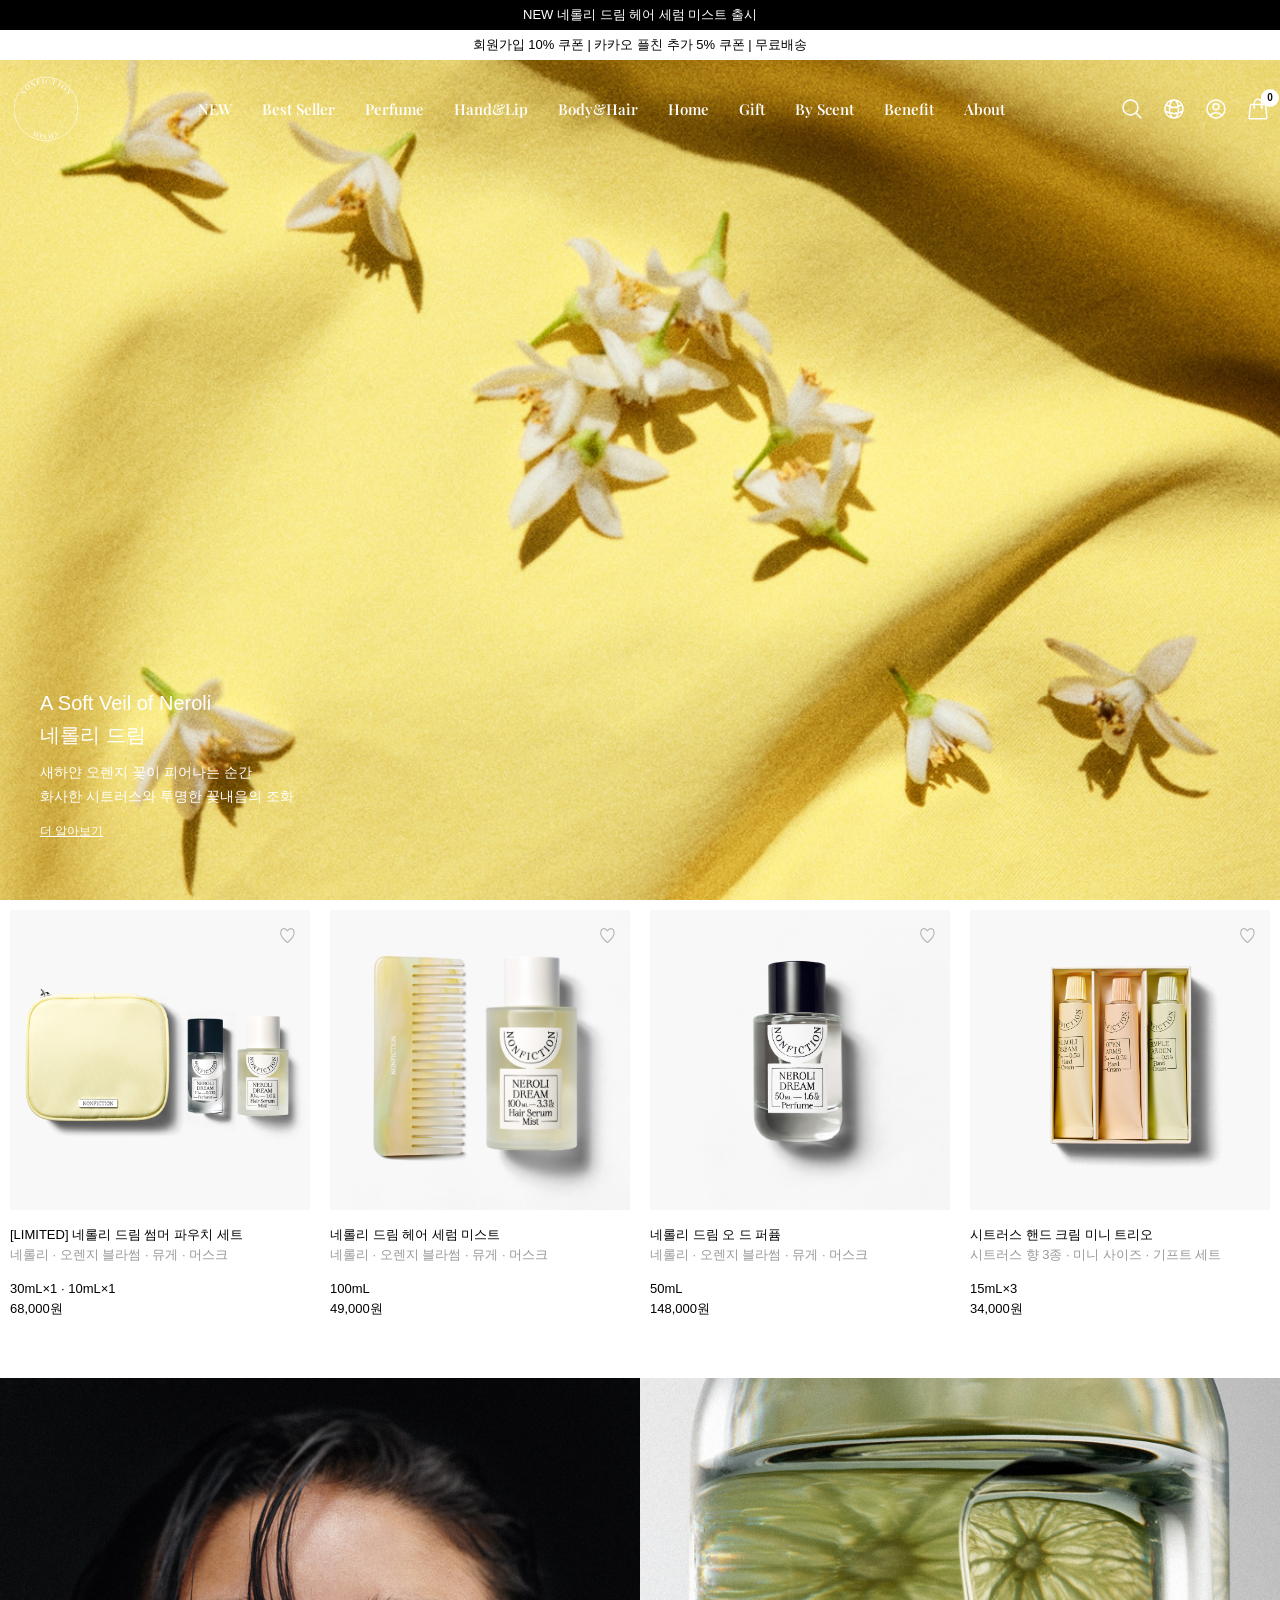
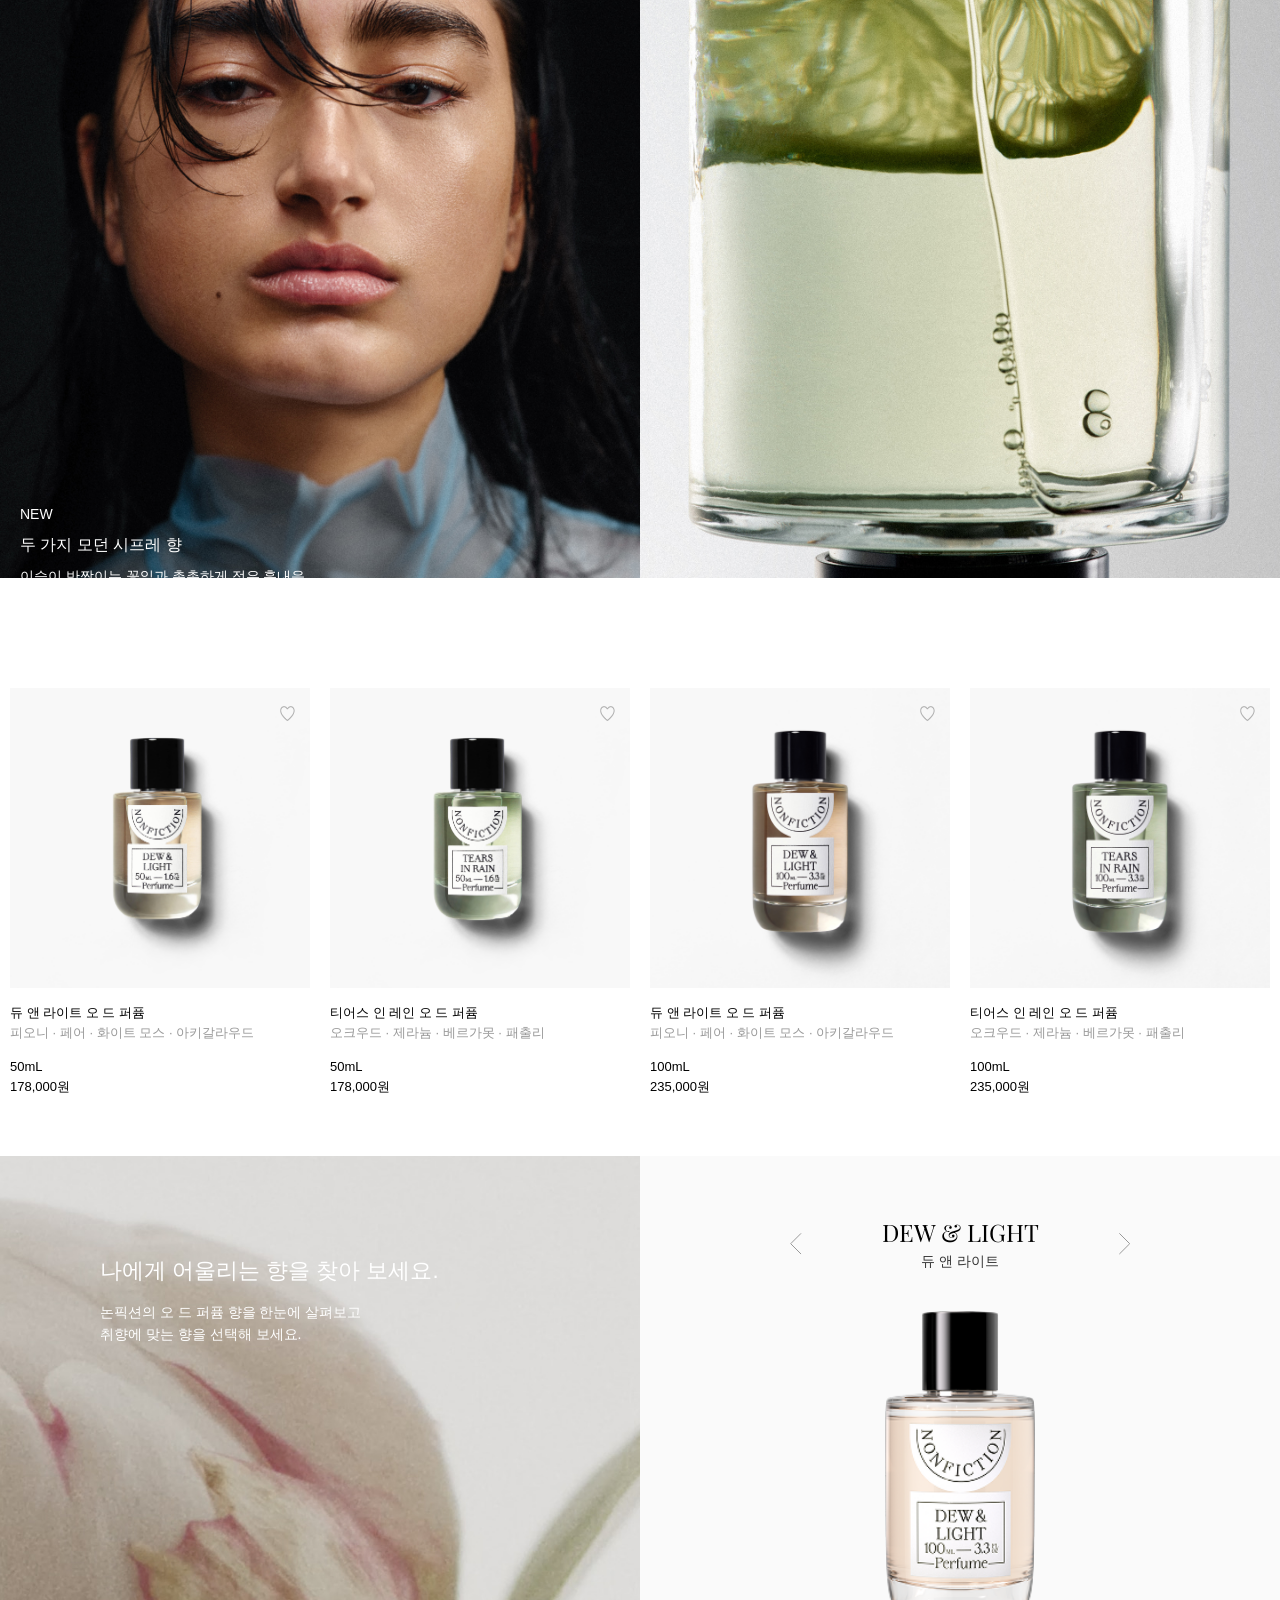
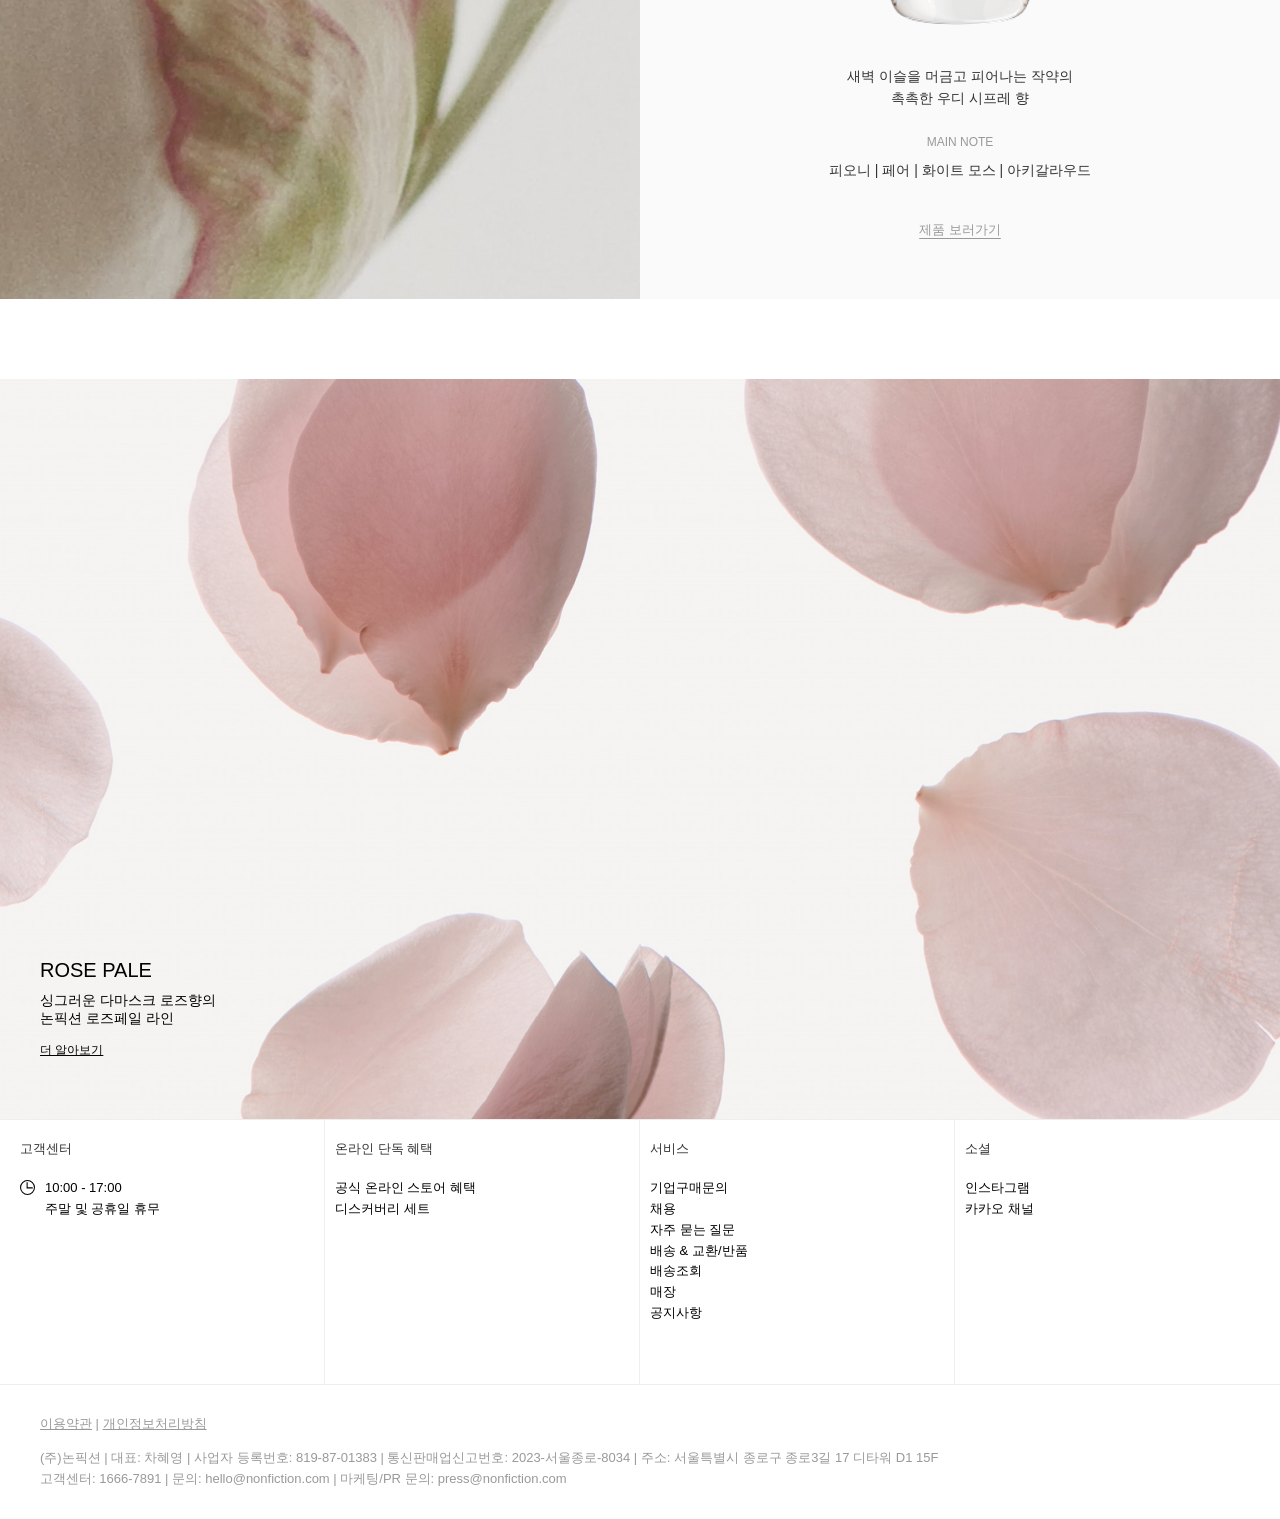
==== commit 924bdf39: "feat: 상품 상세와 공통 장바구니 추가" ====
--- a/index.html
+++ b/index.html
@@ -3,7 +3,7 @@
   <head>
     <meta charset="UTF-8" />
     <meta name="viewport" content="width=device-width, initial-scale=1.0" />
-    <title>NONFICTION Portfolio</title>
+    <title>NONFICTION MINHA Portfolio</title>
     <link
       rel="stylesheet"
       href="https://cdn.jsdelivr.net/npm/swiper@11/swiper-bundle.min.css"
@@ -15,6 +15,7 @@
 
     <link rel="stylesheet" href="css/common.css" />
     <link rel="stylesheet" href="css/main.css" />
+    <link rel="stylesheet" href="css/cart.css?v=20261023-2" />
   </head>
   <body>
     <div class="header-wrapper">
@@ -27,54 +28,49 @@
 
       <header class="header">
         <h1 class="logo">
-          <span>
-            <a href="#">
-              <svg
-                id="custom_logo"
-                xmlns="http://www.w3.org/2000/svg"
-                viewBox="0 0 1080 1080"
-                width="100%"
-              >
-                <style>
-                  .circle-text {
-                    font-family: "Times New Roman", Times, serif;
-                    font-size: 185px;
-                    font-weight: bold;
-                    letter-spacing: 40px;
-                  }
-                </style>
-                <circle
-                  cx="540"
-                  cy="540"
-                  r="525"
-                  fill="none"
-                  stroke="#ffffff"
-                  stroke-width="15"
-                />
-                <circle
-                  cx="540"
-                  cy="540"
-                  r="500"
-                  fill="none"
-                  stroke="#ffffff"
-                  stroke-width="2"
+          <a href="index.html" aria-label="NONFICTION MINHA 홈으로 이동">
+            <svg
+              id="custom-logo"
+              xmlns="http://www.w3.org/2000/svg"
+              viewBox="0 0 120 120"
+              role="img"
+              aria-labelledby="custom-logo-title"
+            >
+              <title id="custom-logo-title">NONFICTION MINHA</title>
+              <defs>
+                <path
+                  id="logo-top-path"
+                  d="M 16,62 A 44,44 0 0,1 104,62"
                 />
                 <path
-                  id="textCirclePath"
-                  d="M 540, 160 A 380, 380 0 1, 1 539.9, 160"
-                  fill="none"
+                  id="logo-bottom-path"
+                  d="M 18,68 A 42,42 0 0,0 102,68"
                 />
-                <text class="circle-text">
-                  <textPath href="#textCirclePath" startOffset="0%">
-                    NONFICTION
-                  </textPath>
-                </text>
-              </svg>
-            </a>
-          </span>
+              </defs>
+              <circle class="logo-ring" cx="60" cy="60" r="53" />
+              <text class="circle-text circle-text--top">
+                <textPath
+                  href="#logo-top-path"
+                  startOffset="50%"
+                  text-anchor="middle"
+                >
+                  NONFICTION
+                </textPath>
+              </text>
+              <text class="circle-text circle-text--bottom">
+                <textPath
+                  href="#logo-bottom-path"
+                  startOffset="50%"
+                  text-anchor="middle"
+                >
+                  MINHA
+                </textPath>
+              </text>
+            </svg>
+          </a>
         </h1>
 
-        <nav class="main-menu">
+        <nav class="main-menu" id="main-menu" aria-label="주요 메뉴">
           <ul>
             <li><a href="#">NEW</a></li>
             <li><a href="#">Best Seller</a></li>
@@ -306,10 +302,23 @@
             </li>
           </ul>
         </nav>
+        <button
+          class="mobile-menu-toggle"
+          type="button"
+          aria-label="메뉴 열기"
+          aria-controls="main-menu"
+          aria-expanded="false"
+        >
+          <span aria-hidden="true"></span>
+          <span aria-hidden="true"></span>
+        </button>
+
         <div class="user-icons">
-          <a href="#">
+          <a href="#" aria-label="검색">
             <svg
               xmlns="http://www.w3.org/2000/svg"
+              aria-hidden="true"
+              focusable="false"
               fill="none"
               viewBox="0 0 24 24"
               stroke-width="1.5"
@@ -323,9 +332,11 @@
             </svg>
           </a>
 
-          <a href="#">
+          <a href="#" aria-label="언어 선택">
             <svg
               xmlns="http://www.w3.org/2000/svg"
+              aria-hidden="true"
+              focusable="false"
               fill="none"
               viewBox="0 0 24 24"
               stroke-width="1.5"
@@ -339,9 +350,11 @@
             </svg>
           </a>
 
-          <a href="#">
+          <a href="#" aria-label="로그인">
             <svg
               xmlns="http://www.w3.org/2000/svg"
+              aria-hidden="true"
+              focusable="false"
               fill="none"
               viewBox="0 0 24 24"
               stroke-width="1.5"
@@ -355,9 +368,17 @@
             </svg>
           </a>
 
-          <a href="#">
+          <button
+            class="main-cart-trigger"
+            type="button"
+            aria-label="장바구니 열기"
+            aria-controls="cart-dialog"
+            data-cart-trigger
+          >
             <svg
               xmlns="http://www.w3.org/2000/svg"
+              aria-hidden="true"
+              focusable="false"
               fill="none"
               viewBox="0 0 24 24"
               stroke-width="1.5"
@@ -369,7 +390,8 @@
                 d="M15.75 10.5V6a3.75 3.75 0 1 0-7.5 0v4.5m11.356-1.993 1.263 12c.07.665-.45 1.243-1.119 1.243H4.25a1.125 1.125 0 0 1-1.12-1.243l1.264-12A1.125 1.125 0 0 1 5.513 7.5h12.974c.576 0 1.059.435 1.119 1.007ZM8.625 10.5a.375.375 0 1 1-.75 0 .375.375 0 0 1 .75 0Zm7.5 0a.375.375 0 1 1-.75 0 .375.375 0 0 1 .75 0Z"
               />
             </svg>
-          </a>
+            <span class="cart-count" aria-label="장바구니 상품 수">0</span>
+          </button>
         </div>
       </header>
     </div>
@@ -430,126 +452,14 @@
 
       <section class="product-section">
         <div class="product-content-wrapper">
-          <div class="product-grid">
-            <div class="product-item">
-              <div class="img-box">
-                <img
-                  src="images/products/product_default_1.jpg"
-                  class="default-img"
-                  alt="기본 상품"
-                />
-                <img
-                  src="images/products/product_hover_1.jpg"
-                  class="hover-img"
-                  alt="호버 상품"
-                />
-                <button class="btn-like">
-                  <img
-                    src="images/icons/icon_heart.png"
-                    alt="좋아요 아이콘"
-                    width="15"
-                    height="15"
-                  />
-                </button>
-                <button class="btn-cart">장바구니 담기</button>
-              </div>
-              <div class="info-box">
-                <div class="name">[LIMITED] 네롤리 드림 썸머 파우치 세트</div>
-                <div class="desc">네롤리 | 오렌지 블라썸 | 뮤게 | 머스크</div>
-                <div class="capacity">30mlx1,10mlx1</div>
-                <div class="price">68,000원</div>
-              </div>
-            </div>
-
-            <div class="product-item">
-              <div class="img-box">
-                <img
-                  src="images/products/product_default_2.jpg"
-                  class="default-img"
-                  alt="기본 상품"
-                />
-                <img
-                  src="images/products/product_hover_2.jpg"
-                  class="hover-img"
-                  alt="호버 상품"
-                />
-                <button class="btn-like">
-                  <img
-                    src="images/icons/icon_heart.png"
-                    alt="좋아요 아이콘"
-                    width="15"
-                    height="15"
-                  />
-                </button>
-                <button class="btn-cart">장바구니 담기</button>
-              </div>
-              <div class="info-box">
-                <div class="name">네롤리 드림 헤어 세럼 미스트</div>
-                <div class="desc">네롤리 | 오렌지 블라썸 | 뮤게 | 머스크</div>
-                <div class="capacity">100ml</div>
-                <div class="price">49,000원</div>
-              </div>
-            </div>
-
-            <div class="product-item">
-              <div class="img-box">
-                <img
-                  src="images/products/product_default_3.jpg"
-                  class="default-img"
-                  alt="기본 상품"
-                />
-                <img
-                  src="images/products/product_hover_3.jpg"
-                  class="hover-img"
-                  alt="호버 상품"
-                />
-                <button class="btn-like">
-                  <img
-                    src="images/icons/icon_heart.png"
-                    alt="좋아요 아이콘"
-                    width="15"
-                    height="15"
-                  />
-                </button>
-                <button class="btn-cart">장바구니 담기</button>
-              </div>
-              <div class="info-box">
-                <div class="name">네롤리 드림 오 드 퍼퓸</div>
-                <div class="desc">네롤리 | 오렌지 블라썸 | 뮤게 | 머스크</div>
-                <div class="capacity">50ml</div>
-                <div class="price">148,000원</div>
-              </div>
-            </div>
-
-            <div class="product-item">
-              <div class="img-box">
-                <img
-                  src="images/products/product_default_4.jpg"
-                  class="default-img"
-                  alt="기본 상품"
-                />
-                <img
-                  src="images/products/product_hover_4.jpg"
-                  class="hover-img"
-                  alt="호버 상품"
-                />
-                <button class="btn-like">
-                  <img
-                    src="images/icons/icon_heart.png"
-                    alt="좋아요 아이콘"
-                    width="15"
-                    height="15"
-                  />
-                </button>
-                <button class="btn-cart">장바구니 담기</button>
-              </div>
-              <div class="info-box">
-                <div class="name">시트러스 핸드 크림 미니 트리오</div>
-                <div class="desc">핸드 크림 시트러스 향 3종</div>
-                <div class="capacity">15mlx3</div>
-                <div class="price">34,000원</div>
-              </div>
-            </div>
+          <div
+            class="product-grid"
+            id="new-product-grid"
+            aria-label="네롤리 드림 상품 목록"
+          >
+            <noscript>
+              <p>상품 목록을 보려면 JavaScript를 켜 주세요.</p>
+            </noscript>
           </div>
         </div>
       </section>
@@ -680,130 +590,14 @@
       </section>
       <section class="product-section">
         <div class="product-content-wrapper">
-          <div class="product-grid">
-            <div class="product-item">
-              <div class="img-box">
-                <img
-                  src="images/products/product_default_5.jpg"
-                  class="default-img"
-                  alt="듀 앤 라이트 오 드 퍼퓸 상품"
-                />
-                <img
-                  src="images/products/product_hover_3.jpg"
-                  class="hover-img"
-                  alt="호버 상품"
-                />
-                <button class="btn-like">
-                  <img
-                    src="images/icons/icon_heart.png"
-                    alt="좋아요 아이콘"
-                    width="15"
-                    height="15"
-                  />
-                </button>
-                <button class="btn-cart">장바구니 담기</button>
-              </div>
-              <div class="info-box">
-                <div class="name">듀 앤 라이트 오 드 퍼퓸</div>
-                <div class="desc">
-                  피오니 | 페어 | 화이트 모스 | 아키갈라우드
-                </div>
-                <div class="capacity">50ml</div>
-                <div class="price">178,000원</div>
-              </div>
-            </div>
-
-            <div class="product-item">
-              <div class="img-box">
-                <img
-                  src="images/products/product_default_6.jpg"
-                  class="default-img"
-                  alt="티어스 인 레인 오 드 퍼퓸 상품"
-                />
-                <img
-                  src="images/products/product_hover_3.jpg"
-                  class="hover-img"
-                  alt="호버 상품"
-                />
-                <button class="btn-like">
-                  <img
-                    src="images/icons/icon_heart.png"
-                    alt="좋아요 아이콘"
-                    width="15"
-                    height="15"
-                  />
-                </button>
-                <button class="btn-cart">장바구니 담기</button>
-              </div>
-              <div class="info-box">
-                <div class="name">티어스 인 레인 오 드 퍼퓸</div>
-                <div class="desc">오크우드 | 제라늄 | 베르가못 | 패출리</div>
-                <div class="capacity">50ml</div>
-                <div class="price">178,000원</div>
-              </div>
-            </div>
-
-            <div class="product-item">
-              <div class="img-box">
-                <img
-                  src="images/products/product_default_7.jpg"
-                  class="default-img"
-                  alt="기본 상품"
-                />
-                <img
-                  src="images/products/product_hover_3.jpg"
-                  class="hover-img"
-                  alt="호버 상품"
-                />
-                <button class="btn-like">
-                  <img
-                    src="images/icons/icon_heart.png"
-                    alt="좋아요 아이콘"
-                    width="15"
-                    height="15"
-                  />
-                </button>
-                <button class="btn-cart">장바구니 담기</button>
-              </div>
-              <div class="info-box">
-                <div class="name">듀 앤 라이트 오 드 퍼퓸</div>
-                <div class="desc">
-                  피오니 | 페어 | 화이트 모스 | 아키갈라우드
-                </div>
-                <div class="capacity">100ml</div>
-                <div class="price">235,000원</div>
-              </div>
-            </div>
-
-            <div class="product-item">
-              <div class="img-box">
-                <img
-                  src="images/products/product_default_8.jpg"
-                  class="default-img"
-                  alt="기본 상품"
-                />
-                <img
-                  src="images/products/product_hover_3.jpg"
-                  class="hover-img"
-                  alt="호버 상품"
-                />
-                <button class="btn-like">
-                  <img
-                    src="images/icons/icon_heart.png"
-                    alt="좋아요 아이콘"
-                    width="15"
-                    height="15"
-                  />
-                </button>
-                <button class="btn-cart">장바구니 담기</button>
-              </div>
-              <div class="info-box">
-                <div class="name">티어스 인 레인 오 드 퍼퓸</div>
-                <div class="desc">오크우드 | 제라늄 | 베르가못 | 패출리</div>
-                <div class="capacity">100ml</div>
-                <div class="price">235,000원</div>
-              </div>
-            </div>
+          <div
+            class="product-grid"
+            id="perfume-product-grid"
+            aria-label="오 드 퍼퓸 상품 목록"
+          >
+            <noscript>
+              <p>오 드 퍼퓸 상품 목록을 보려면 JavaScript를 켜 주세요.</p>
+            </noscript>
           </div>
         </div>
       </section>
@@ -828,135 +622,6 @@
         </div>
       </section>
 
-      <section class="product-section">
-        <div class="product-content-wrapper">
-          <div class="product-grid">
-            <div class="product-item">
-              <div class="img-box">
-                <img
-                  src="images/products/product_default_5.jpg"
-                  class="default-img"
-                  alt="듀 앤 라이트 오 드 퍼퓸 상품"
-                />
-                <img
-                  src="images/products/product_hover_3.jpg"
-                  class="hover-img"
-                  alt="호버 상품"
-                />
-                <button class="btn-like">
-                  <img
-                    src="images/icons/icon_heart.png"
-                    alt="좋아요 아이콘"
-                    width="15"
-                    height="15"
-                  />
-                </button>
-                <button class="btn-cart">장바구니 담기</button>
-              </div>
-              <div class="info-box">
-                <div class="name">듀 앤 라이트 오 드 퍼퓸</div>
-                <div class="desc">
-                  피오니 | 페어 | 화이트 모스 | 아키갈라우드
-                </div>
-                <div class="capacity">50ml</div>
-                <div class="price">178,000원</div>
-              </div>
-            </div>
-
-            <div class="product-item">
-              <div class="img-box">
-                <img
-                  src="images/products/product_default_6.jpg"
-                  class="default-img"
-                  alt="티어스 인 레인 오 드 퍼퓸 상품"
-                />
-                <img
-                  src="images/products/product_hover_3.jpg"
-                  class="hover-img"
-                  alt="호버 상품"
-                />
-                <button class="btn-like">
-                  <img
-                    src="images/icons/icon_heart.png"
-                    alt="좋아요 아이콘"
-                    width="15"
-                    height="15"
-                  />
-                </button>
-                <button class="btn-cart">장바구니 담기</button>
-              </div>
-              <div class="info-box">
-                <div class="name">티어스 인 레인 오 드 퍼퓸</div>
-                <div class="desc">오크우드 | 제라늄 | 베르가못 | 패출리</div>
-                <div class="capacity">50ml</div>
-                <div class="price">178,000원</div>
-              </div>
-            </div>
-
-            <div class="product-item">
-              <div class="img-box">
-                <img
-                  src="images/products/product_default_7.jpg"
-                  class="default-img"
-                  alt="기본 상품"
-                />
-                <img
-                  src="images/products/product_hover_3.jpg"
-                  class="hover-img"
-                  alt="호버 상품"
-                />
-                <button class="btn-like">
-                  <img
-                    src="images/icons/icon_heart.png"
-                    alt="좋아요 아이콘"
-                    width="15"
-                    height="15"
-                  />
-                </button>
-                <button class="btn-cart">장바구니 담기</button>
-              </div>
-              <div class="info-box">
-                <div class="name">듀 앤 라이트 오 드 퍼퓸</div>
-                <div class="desc">
-                  피오니 | 페어 | 화이트 모스 | 아키갈라우드
-                </div>
-                <div class="capacity">100ml</div>
-                <div class="price">235,000원</div>
-              </div>
-            </div>
-
-            <div class="product-item">
-              <div class="img-box">
-                <img
-                  src="images/products/product_default_8.jpg"
-                  class="default-img"
-                  alt="기본 상품"
-                />
-                <img
-                  src="images/products/product_hover_3.jpg"
-                  class="hover-img"
-                  alt="호버 상품"
-                />
-                <button class="btn-like">
-                  <img
-                    src="images/icons/icon_heart.png"
-                    alt="좋아요 아이콘"
-                    width="15"
-                    height="15"
-                  />
-                </button>
-                <button class="btn-cart">장바구니 담기</button>
-              </div>
-              <div class="info-box">
-                <div class="name">티어스 인 레인 오 드 퍼퓸</div>
-                <div class="desc">오크우드 | 제라늄 | 베르가못 | 패출리</div>
-                <div class="capacity">100ml</div>
-                <div class="price">235,000원</div>
-              </div>
-            </div>
-          </div>
-        </div>
-      </section>
     </main>
 
     <footer class="footer">
@@ -1017,7 +682,30 @@
       </div>
     </footer>
 
+    <dialog class="cart-dialog" id="cart-dialog" aria-labelledby="cart-title">
+      <div class="cart-panel">
+        <div class="cart-header">
+          <h2 id="cart-title">장바구니</h2>
+          <button class="cart-close" type="button" aria-label="장바구니 닫기">×</button>
+        </div>
+        <div class="cart-items" id="cart-items"></div>
+        <div class="cart-summary">
+          <div>
+            <span>합계</span>
+            <strong id="cart-total">0원</strong>
+          </div>
+          <button class="cart-checkout" type="button">주문서로 이동</button>
+          <button class="cart-clear" type="button">장바구니 비우기</button>
+        </div>
+      </div>
+    </dialog>
+
+    <div class="toast" id="toast" role="status" aria-live="polite"></div>
+
     <script src="https://cdn.jsdelivr.net/npm/swiper@11/swiper-bundle.min.js"></script>
+    <script src="js/products.js?v=20261023-2"></script>
+    <script src="js/cart.js?v=20261023-2"></script>
+    <script src="js/main.js?v=20261023-2"></script>
     <script>
       new Swiper(".mySwiper", {
         rewind: true,
@@ -1038,6 +726,47 @@
           headerWrapper.classList.add("scrolled");
         } else {
           headerWrapper.classList.remove("scrolled");
+        }
+      });
+
+      const mobileMenuToggle = document.querySelector(".mobile-menu-toggle");
+      const mainMenu = document.querySelector("#main-menu");
+
+      function closeMobileMenu() {
+        mainMenu.classList.remove("is-open");
+        mobileMenuToggle.setAttribute("aria-expanded", "false");
+        mobileMenuToggle.setAttribute("aria-label", "메뉴 열기");
+        headerWrapper.classList.remove("menu-active");
+        document.body.classList.remove("menu-open");
+      }
+
+      mobileMenuToggle.addEventListener("click", () => {
+        const isOpen = mainMenu.classList.toggle("is-open");
+        mobileMenuToggle.setAttribute("aria-expanded", String(isOpen));
+        mobileMenuToggle.setAttribute(
+          "aria-label",
+          isOpen ? "메뉴 닫기" : "메뉴 열기",
+        );
+        headerWrapper.classList.toggle("menu-active", isOpen);
+        document.body.classList.toggle("menu-open", isOpen);
+      });
+
+      mainMenu.addEventListener("click", (event) => {
+        if (event.target.closest("a") && window.innerWidth <= 767) {
+          closeMobileMenu();
+        }
+      });
+
+      document.addEventListener("keydown", (event) => {
+        if (event.key === "Escape") {
+          closeMobileMenu();
+          mobileMenuToggle.focus();
+        }
+      });
+
+      window.addEventListener("resize", () => {
+        if (window.innerWidth > 767) {
+          closeMobileMenu();
         }
       });
 
@@ -1049,6 +778,7 @@
           note: "피오니 | 페어 | 화이트 모스 | 아키갈라우드",
           bgImg: "slide_banner_1.jpg",
           productImg: "slide_prduct_1.jpg",
+          detailUrl: "detail.html?product=dew-and-light&option=50",
         },
         {
           enName: "TEARS IN RAIN",
@@ -1057,6 +787,7 @@
           note: "오크우드 | 제라늄 | 베르가못 | 패출리",
           bgImg: "slide_banner_2.jpg",
           productImg: "slide_prduct_2.jpg",
+          detailUrl: "detail.html?product=tears-in-rain&option=50",
         },
         {
           enName: "SANTAL CREAM",
@@ -1081,6 +812,7 @@
           note: "네롤리 | 오렌지 블러썸 | 뮤게 | 머스크",
           bgImg: "slide_banner_5.jpg",
           productImg: "slide_prduct_5.jpg",
+          detailUrl: "detail.html?product=neroli-dream&option=50",
         },
         {
           enName: "THE BEIGE",
@@ -1134,7 +866,7 @@
           <h4>${item.note}</h4>
         </div>
         
-        <a href="#" class="btn-more">제품 보러가기</a>
+        <a href="${item.detailUrl || "#"}" class="btn-more">제품 보러가기</a>
       </div>
     </div>
   `;
--- a/css/common.css
+++ b/css/common.css
@@ -6,6 +6,10 @@
 
 body {
   font-family: "Pretendard", sans-serif;
+}
+
+body.menu-open {
+  overflow: hidden;
 }
 
 .header-wrapper {
@@ -73,17 +77,56 @@
   padding: 13px 10px;
 }
 .logo {
-  width: 54px;
-  height: 54px;
+  width: 72px;
+  height: 72px;
   flex-shrink: 0;
 }
-.header .logo svg .circle-text {
+
+.logo a,
+.logo svg {
+  display: block;
+  width: 100%;
+  height: 100%;
+}
+
+.header .logo .circle-text {
   fill: #ffffff;
-  transition: 0.3s;
-}
+  transition: fill 0.3s ease;
+}
+
+.header .logo .circle-text {
+  font-family: "Playfair Display", Georgia, serif;
+  font-size: 12px;
+  font-weight: 500;
+  letter-spacing: 1.2px;
+}
+
+.header .logo .circle-text--bottom {
+  font-size: 11px;
+  letter-spacing: 2.8px;
+}
+
+.header .logo .logo-ring {
+  fill: none;
+  stroke: #ffffff;
+  stroke-width: 1;
+  transition: stroke 0.3s ease;
+}
+
 .header-wrapper.scrolled .logo svg .circle-text,
-.header-wrapper:hover .logo svg .circle-text {
+.header-wrapper:hover .logo svg .circle-text,
+.header-wrapper.menu-active .logo svg .circle-text {
   fill: #000000;
+}
+
+.header-wrapper.scrolled .logo svg .logo-ring,
+.header-wrapper:hover .logo svg .logo-ring,
+.header-wrapper.menu-active .logo svg .logo-ring {
+  stroke: #000000;
+}
+
+.mobile-menu-toggle {
+  display: none;
 }
 
 .main-menu ul {
@@ -182,21 +225,69 @@
   flex-shrink: 0;
 }
 
-.user-icons a {
+.user-icons a,
+.user-icons button {
   display: flex;
   align-items: center;
   color: #ffffff;
   transition: color 0.3s ease;
 }
 
+.user-icons button {
+  border: 0;
+  background: transparent;
+  cursor: pointer;
+}
+
+.main-cart-trigger {
+  position: relative;
+}
+
+.user-icons .cart-count {
+  position: absolute;
+  top: -8px;
+  right: -9px;
+  display: grid;
+  min-width: 18px;
+  height: 18px;
+  padding: 0 4px;
+  place-items: center;
+  border-radius: 999px;
+  background: #ffffff;
+  color: #111111;
+  font-size: 10px;
+  font-weight: 700;
+  line-height: 1;
+}
+
 .user-icons svg {
   width: 24px;
   height: 24px;
 }
 
+.logo a:focus-visible,
+.main-menu a:focus-visible,
+.user-icons a:focus-visible,
+.user-icons button:focus-visible,
+.mobile-menu-toggle:focus-visible {
+  outline: 2px solid currentColor;
+  outline-offset: 3px;
+}
+
 .header-wrapper:hover .user-icons a,
-.header-wrapper.scrolled .user-icons a {
+.header-wrapper:hover .user-icons button,
+.header-wrapper.scrolled .user-icons a,
+.header-wrapper.scrolled .user-icons button,
+.header-wrapper.menu-active .user-icons a,
+.header-wrapper.menu-active .user-icons button {
   color: #000000;
+}
+
+.header-wrapper:hover .user-icons .cart-count,
+.header-wrapper.scrolled .user-icons .cart-count,
+.header-wrapper.menu-active .user-icons .cart-count {
+  background: #111111;
+  color: #ffffff;
 }
 
 @media (max-width: 767px) {
@@ -205,17 +296,135 @@
   }
 
   .logo {
+    width: 60px;
+    height: 60px;
+  }
+
+  .logo a {
+    padding: 3px;
+    border: 1px solid rgba(255, 255, 255, 0.7);
+    border-radius: 50%;
+    background: rgba(255, 255, 255, 0.88);
+    box-shadow: 0 4px 18px rgba(0, 0, 0, 0.08);
+    backdrop-filter: blur(8px);
+  }
+
+  .header .logo .circle-text,
+  .header-wrapper.scrolled .logo svg .circle-text,
+  .header-wrapper:hover .logo svg .circle-text,
+  .header-wrapper.menu-active .logo svg .circle-text {
+    fill: #111111;
+  }
+
+  .header .logo .logo-ring,
+  .header-wrapper.scrolled .logo svg .logo-ring,
+  .header-wrapper:hover .logo svg .logo-ring,
+  .header-wrapper.menu-active .logo svg .logo-ring {
+    stroke: #111111;
+  }
+
+  .main-menu {
+    display: none;
+  }
+
+  .main-menu.is-open {
+    position: absolute;
+    top: 100%;
+    left: 0;
+    display: block;
+    width: 100%;
+    max-height: calc(100vh - 128px);
+    overflow-y: auto;
+    padding: 14px 20px 24px;
+    border-top: 1px solid #e5e5e5;
+    background: #ffffff;
+    overscroll-behavior: contain;
+  }
+
+  .main-menu.is-open ul {
+    display: flex;
+    flex-direction: column;
+    gap: 0;
+  }
+
+  .main-menu.is-open li {
+    border-bottom: 1px solid #eeeeee;
+  }
+
+  .main-menu.is-open a {
+    display: block;
+    margin: 0;
+    padding: 13px 2px;
+    color: #111111 !important;
+    font-size: 1rem;
+  }
+
+  .main-menu.is-open .sub-menu {
+    display: none !important;
+  }
+
+  .mobile-menu-toggle {
+    display: inline-flex;
+    align-items: center;
+    justify-content: center;
+    flex-direction: column;
+    gap: 7px;
     width: 44px;
     height: 44px;
-  }
-
-  .main-menu {
-    display: none;
+    margin-left: auto;
+    border: 0;
+    background: transparent;
+    color: #ffffff;
+    cursor: pointer;
+    touch-action: manipulation;
+  }
+
+  .mobile-menu-toggle span {
+    width: 21px;
+    height: 1px;
+    background: currentColor;
+    transition: transform 180ms ease;
+  }
+
+  .mobile-menu-toggle[aria-expanded="true"] span:first-child {
+    transform: translateY(4px) rotate(45deg);
+  }
+
+  .mobile-menu-toggle[aria-expanded="true"] span:last-child {
+    transform: translateY(-4px) rotate(-45deg);
+  }
+
+  .header-wrapper.scrolled .mobile-menu-toggle,
+  .header-wrapper:hover .mobile-menu-toggle,
+  .header-wrapper.menu-active .mobile-menu-toggle {
+    color: #111111;
+  }
+
+  .header-wrapper.menu-active {
+    background: #ffffff;
+    border-bottom: 1px solid #e5e5e5;
+  }
+
+  .header-wrapper:hover::after {
+    opacity: 0;
+    visibility: hidden;
+  }
+
+  .header-wrapper.menu-active::after {
+    opacity: 1;
+    visibility: visible;
   }
 
   .user-icons {
-    margin-left: auto;
+    margin-left: 0;
     gap: 12px;
+  }
+
+  .user-icons a,
+  .user-icons button {
+    justify-content: center;
+    width: 44px;
+    height: 44px;
   }
 
   .user-icons a:nth-child(2),
--- a/css/main.css
+++ b/css/main.css
@@ -78,10 +78,24 @@
   width: 100%;
   aspect-ratio: 1 / 1;
   overflow: hidden;
+}
+
+.product-image-link {
+  position: absolute;
+  inset: 0;
+  z-index: 1;
+  display: block;
   cursor: pointer;
-}
-
-.product-item .img-box > img {
+  touch-action: manipulation;
+}
+
+.product-image-link:focus-visible {
+  outline: 2px solid #111111;
+  outline-offset: -4px;
+}
+
+.product-item .img-box > img,
+.product-image-link > img {
   width: 100%;
   height: 100%;
   object-fit: cover;
@@ -110,6 +124,12 @@
   z-index: 10;
 }
 
+.btn-like.is-active {
+  border-radius: 50%;
+  background: #ffffff;
+  box-shadow: 0 0 0 1px rgba(17, 17, 17, 0.14);
+}
+
 .btn-cart {
   position: absolute;
   bottom: 0;
@@ -134,6 +154,18 @@
 .info-box {
   font-size: 13px;
   line-height: 1.5;
+}
+
+.info-box .name {
+  display: block;
+  color: #000;
+  text-decoration: none;
+}
+
+.info-box .name:hover,
+.info-box .name:focus-visible {
+  text-decoration: underline;
+  text-underline-offset: 3px;
 }
 
 .info-box .desc {
@@ -405,6 +437,12 @@
     gap: 10px;
   }
 
+  .btn-cart {
+    padding: 12px 0;
+    font-size: 11px;
+    transform: translateY(0);
+  }
+
   .middle-banner .swiper-slide {
     height: 100vh;
   }
--- a/css/cart.css
+++ b/css/cart.css
@@ -0,0 +1,284 @@
+.cart-dialog {
+  width: min(460px, 100%);
+  max-width: none;
+  height: 100%;
+  max-height: none;
+  margin: 0 0 0 auto;
+  padding: 0;
+  border: 0;
+  color: #111111;
+  transform: translateX(100%);
+  transition:
+    transform 260ms ease,
+    display 260ms allow-discrete,
+    overlay 260ms allow-discrete;
+}
+
+.cart-dialog[open] {
+  transform: translateX(0);
+}
+
+@starting-style {
+  .cart-dialog[open] {
+    transform: translateX(100%);
+  }
+}
+
+.cart-dialog::backdrop {
+  background: rgba(0, 0, 0, 0.48);
+  opacity: 0;
+  transition:
+    opacity 260ms ease,
+    display 260ms allow-discrete,
+    overlay 260ms allow-discrete;
+}
+
+.cart-dialog[open]::backdrop {
+  opacity: 1;
+}
+
+@starting-style {
+  .cart-dialog[open]::backdrop {
+    opacity: 0;
+  }
+}
+
+.cart-panel {
+  display: grid;
+  grid-template-rows: auto 1fr auto;
+  height: 100%;
+  padding: 28px;
+  background: #ffffff;
+}
+
+.cart-header {
+  display: flex;
+  align-items: center;
+  justify-content: space-between;
+  padding-bottom: 22px;
+  border-bottom: 1px solid #eeeeee;
+}
+
+.cart-header h2 {
+  font-family: "Playfair Display", Georgia, serif;
+  font-size: 1.35rem;
+  font-weight: 400;
+}
+
+.cart-close {
+  width: 44px;
+  height: 44px;
+  border: 0;
+  background: transparent;
+  cursor: pointer;
+  font-size: 1.7rem;
+  touch-action: manipulation;
+}
+
+.cart-items {
+  overflow-y: auto;
+  padding: 22px 0;
+  overscroll-behavior: contain;
+}
+
+.empty-cart {
+  display: grid;
+  height: 100%;
+  min-height: 250px;
+  place-items: center;
+  color: #777777;
+  font-size: 0.8rem;
+  text-align: center;
+}
+
+.cart-item {
+  display: grid;
+  grid-template-columns: 92px 1fr;
+  gap: 16px;
+  padding: 18px 0;
+  border-bottom: 1px solid #eeeeee;
+}
+
+.cart-item > img {
+  width: 92px;
+  height: 112px;
+  object-fit: cover;
+  background: #f6f6f6;
+}
+
+.cart-item-info {
+  display: flex;
+  min-width: 0;
+  flex-direction: column;
+}
+
+.cart-item-info h3 {
+  font-size: 0.78rem;
+  font-weight: 600;
+}
+
+.cart-item-info h3 a {
+  color: inherit;
+  text-decoration: none;
+}
+
+.cart-item-info h3 a:hover,
+.cart-item-info h3 a:focus-visible {
+  text-decoration: underline;
+  text-underline-offset: 3px;
+}
+
+.cart-item-meta {
+  margin-top: 3px;
+  color: #777777;
+  font-size: 0.7rem;
+}
+
+.cart-item-bottom {
+  display: flex;
+  align-items: flex-end;
+  justify-content: space-between;
+  gap: 12px;
+  margin-top: auto;
+}
+
+.cart-item-quantity {
+  display: inline-flex;
+  align-items: center;
+  border: 1px solid #dddddd;
+}
+
+.cart-item-quantity button,
+.cart-item-quantity span {
+  display: grid;
+  width: 30px;
+  height: 30px;
+  place-items: center;
+  border: 0;
+  background: #ffffff;
+  font-size: 0.72rem;
+}
+
+.cart-item-quantity button {
+  cursor: pointer;
+  touch-action: manipulation;
+}
+
+.cart-item-price {
+  font-size: 0.78rem;
+  font-weight: 600;
+}
+
+.cart-remove {
+  align-self: flex-start;
+  margin-top: 8px;
+  border: 0;
+  background: transparent;
+  color: #777777;
+  cursor: pointer;
+  font-size: 0.68rem;
+  text-decoration: underline;
+}
+
+.cart-summary {
+  padding-top: 22px;
+  border-top: 1px solid #dddddd;
+}
+
+.cart-summary > div {
+  display: flex;
+  align-items: center;
+  justify-content: space-between;
+  margin-bottom: 18px;
+  font-size: 0.82rem;
+}
+
+.cart-summary strong {
+  font-size: 1.1rem;
+}
+
+.cart-checkout {
+  width: 100%;
+  min-height: 48px;
+  border: 1px solid #111111;
+  background: #111111;
+  color: #ffffff;
+  cursor: pointer;
+  font-size: 0.8rem;
+  font-weight: 600;
+}
+
+.cart-checkout:disabled,
+.cart-clear:disabled {
+  cursor: not-allowed;
+  opacity: 0.45;
+}
+
+.cart-clear {
+  display: block;
+  margin: 14px auto 0;
+  border: 0;
+  background: transparent;
+  color: #777777;
+  cursor: pointer;
+  font-size: 0.7rem;
+  text-decoration: underline;
+  text-underline-offset: 3px;
+}
+
+.toast {
+  position: fixed;
+  right: 24px;
+  bottom: 24px;
+  z-index: 3000;
+  max-width: min(360px, calc(100% - 40px));
+  padding: 14px 18px;
+  background: #111111;
+  color: #ffffff;
+  font-size: 0.78rem;
+  opacity: 0;
+  pointer-events: none;
+  transform: translateY(16px);
+  transition:
+    opacity 180ms ease,
+    transform 180ms ease;
+}
+
+.toast.is-visible {
+  opacity: 1;
+  transform: translateY(0);
+}
+
+.cart-close:focus-visible,
+.cart-item-quantity button:focus-visible,
+.cart-remove:focus-visible,
+.cart-checkout:focus-visible,
+.cart-clear:focus-visible {
+  outline: 2px solid #111111;
+  outline-offset: 3px;
+}
+
+@media (max-width: 640px) {
+  .cart-dialog {
+    width: 100%;
+  }
+
+  .cart-panel {
+    padding: 22px 20px;
+  }
+
+  .toast {
+    right: 20px;
+    bottom: 88px;
+    left: 20px;
+    max-width: none;
+  }
+}
+
+@media (prefers-reduced-motion: reduce) {
+  .cart-dialog,
+  .cart-dialog::backdrop,
+  .toast {
+    transition-duration: 0.01ms;
+  }
+}
